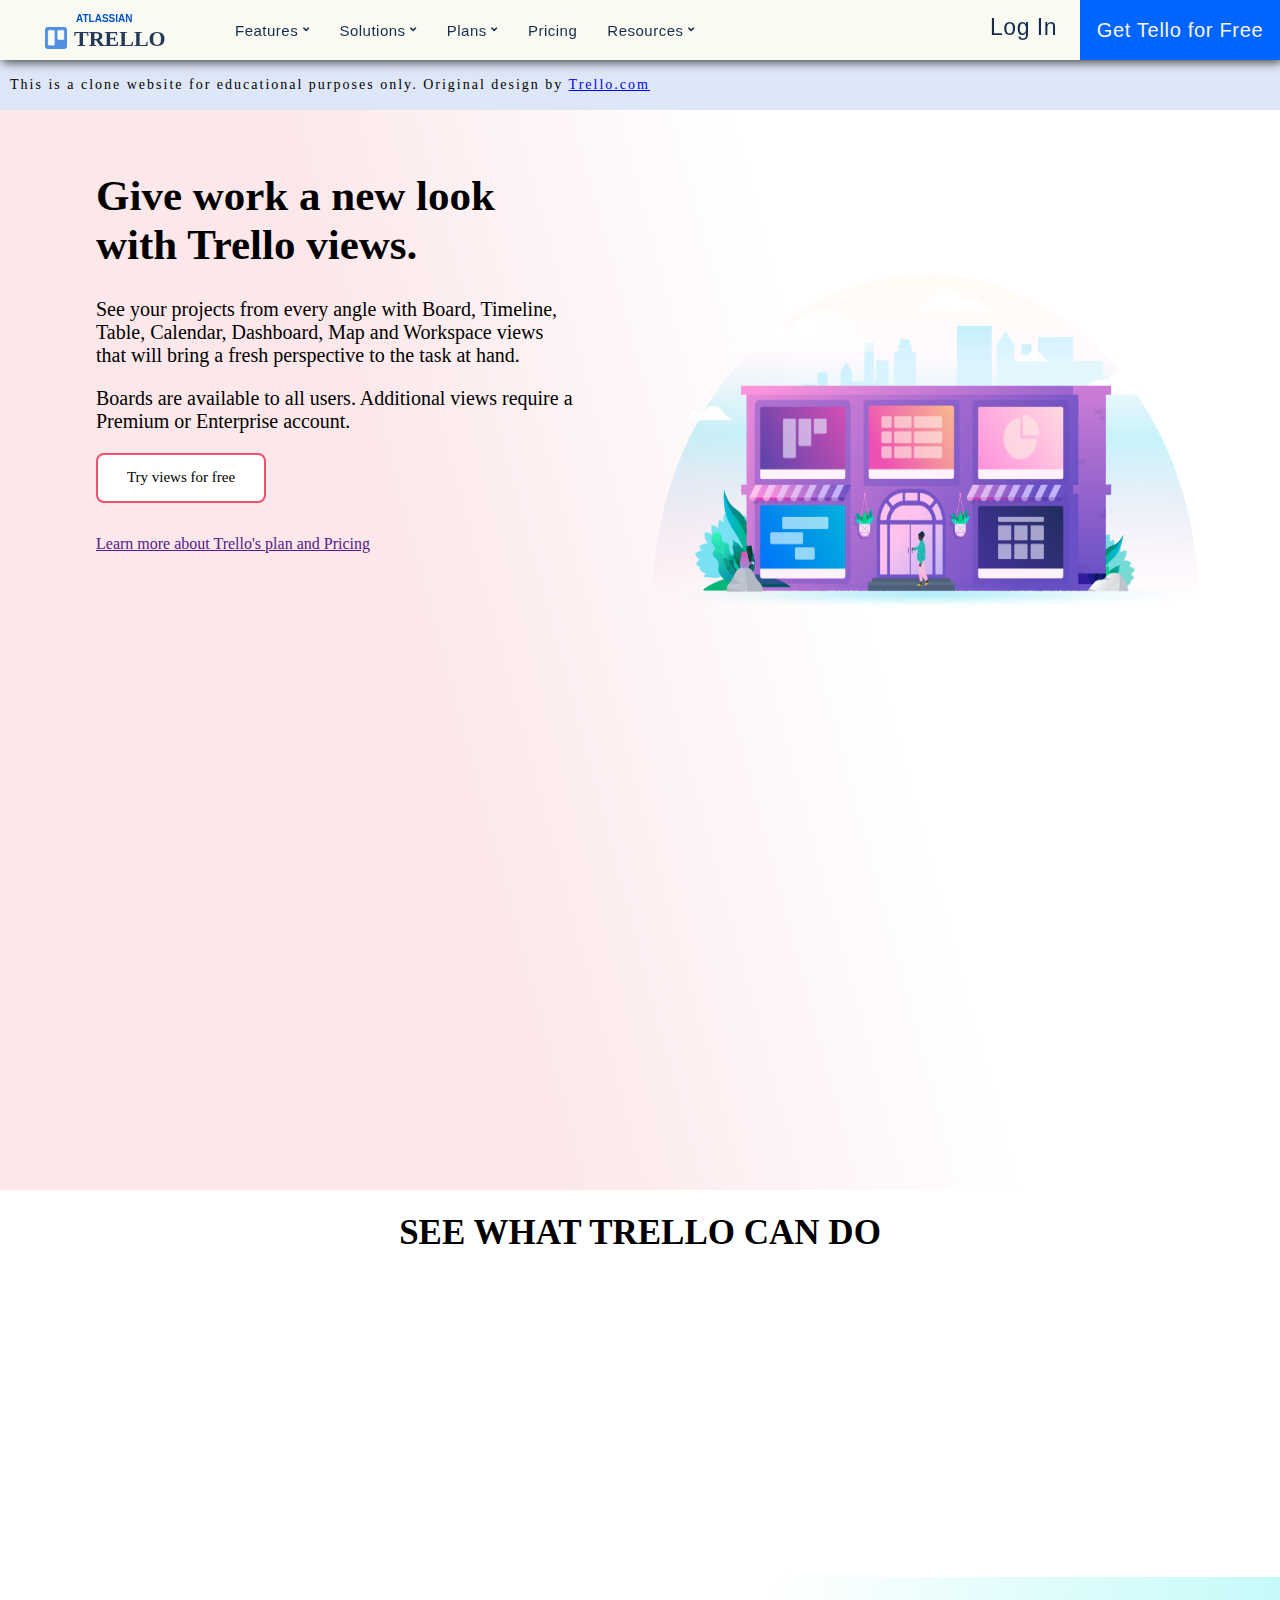
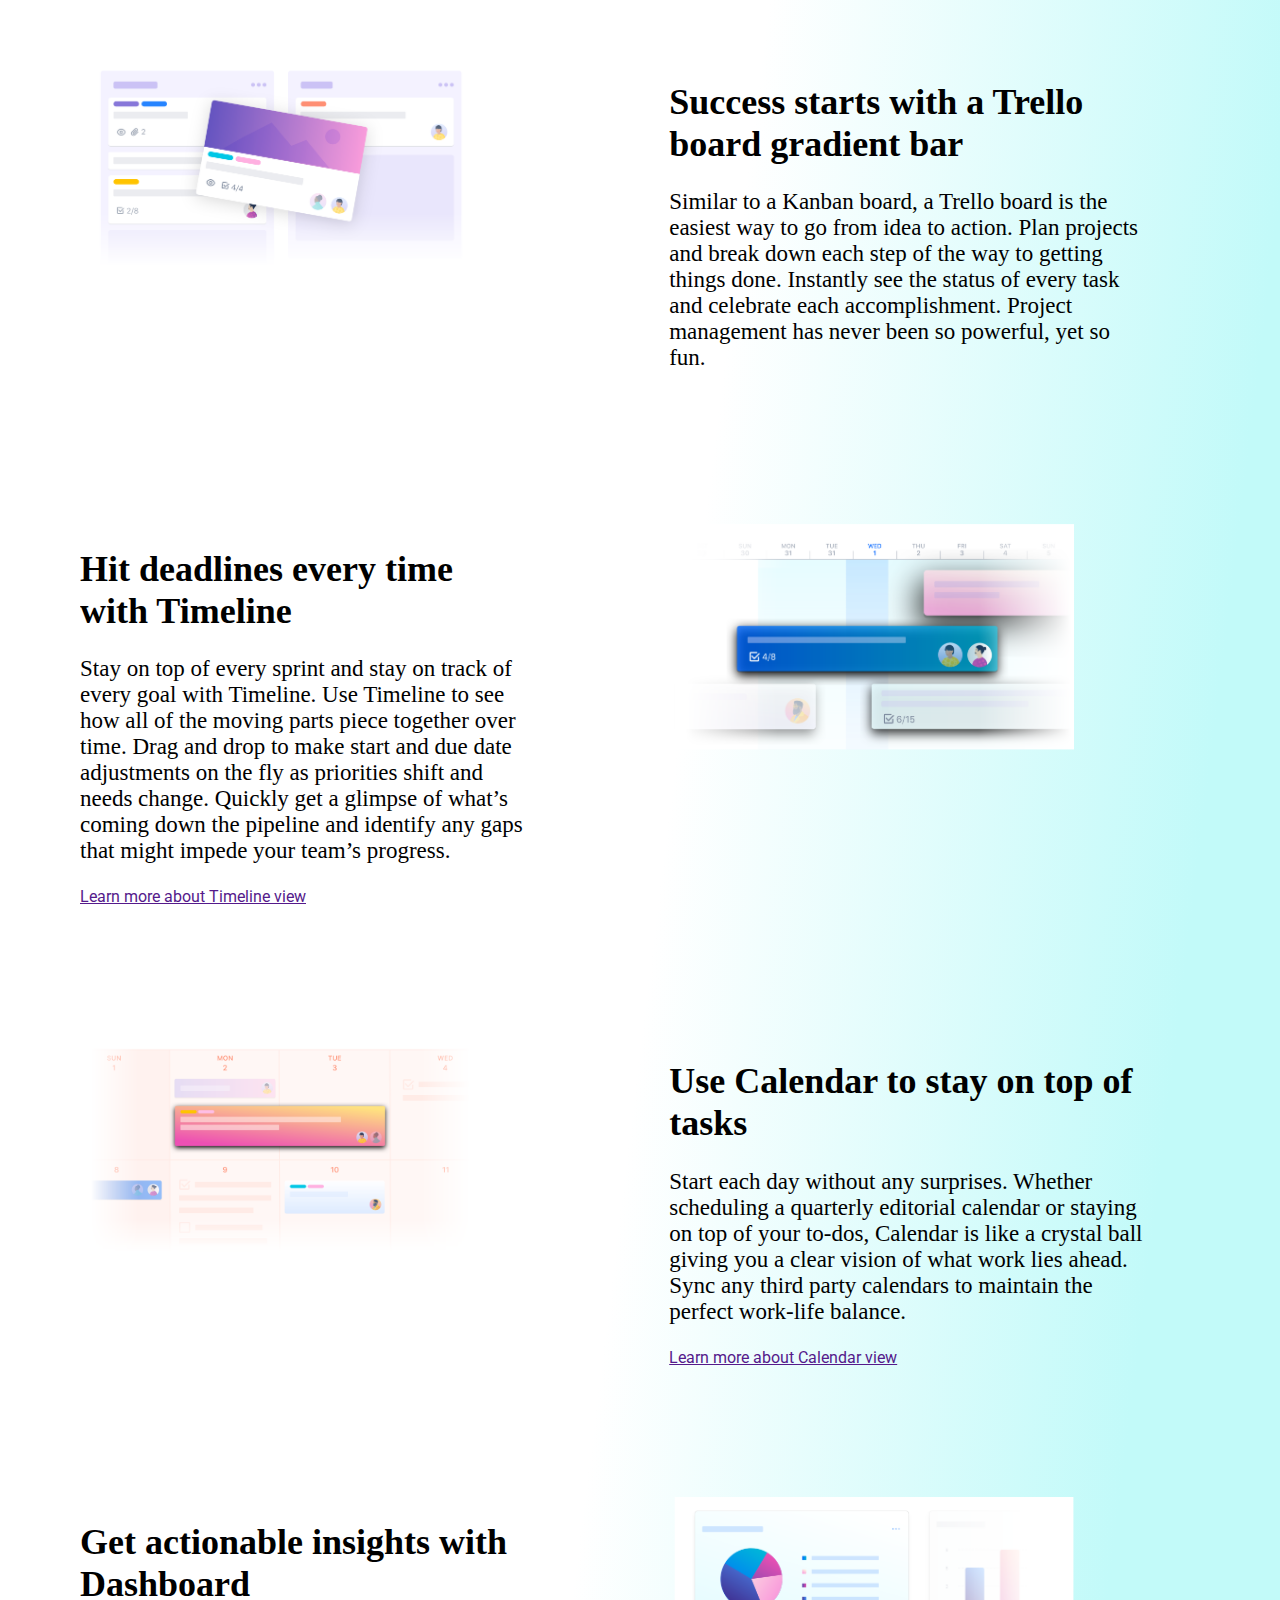
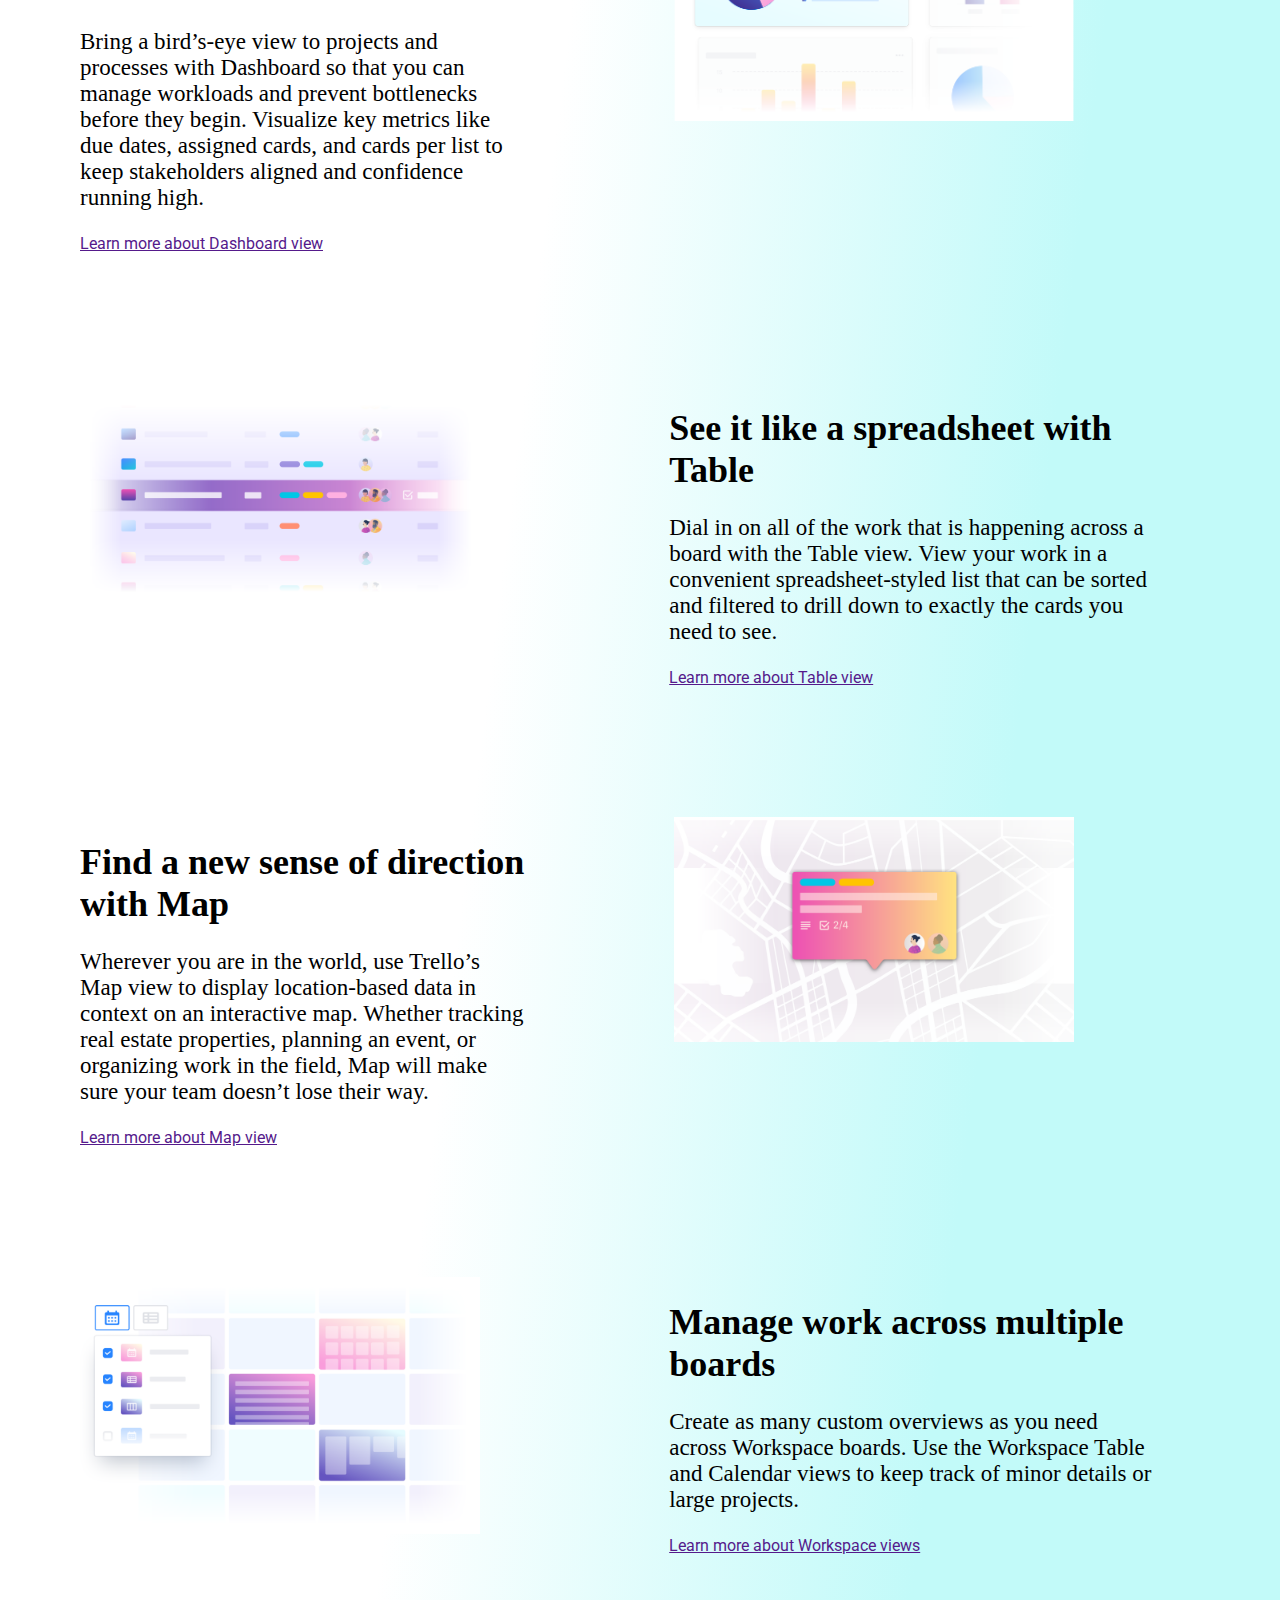
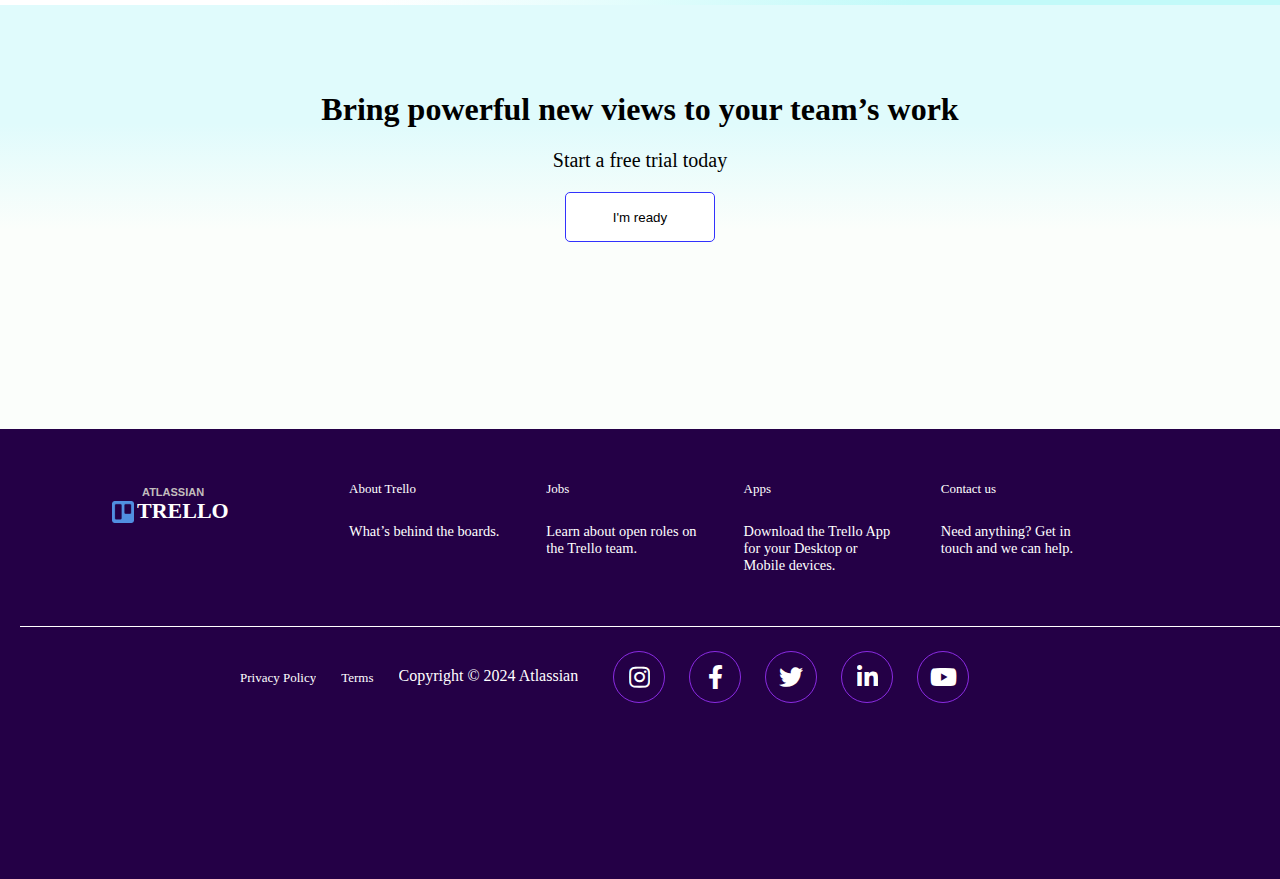
==== features.html @ d00472bd "Update and rename index-CL-features.html to features.html" ====
<!DOCTYPE html>
<html lang="en">
<head>
    <meta charset="UTF-8">
    <meta name="viewport" content="width=device-width, initial-scale=1.0">
    <title> Trello Clone Features Page </title>
    <link rel="Icon" href="images/trello-logo.png">
    <link rel="stylesheet" href="style.css">
    <link rel="stylesheet" href="https://cdnjs.cloudflare.com/ajax/libs/font-awesome/5.15.3/css/all.min.css">
    <link href="https://fonts.googleapis.com/css2?family=Roboto:wght@400;500;700&display=swap" rel="stylesheet">
</head>
<body>


    <!--first header -->
 <header>
    <div class="icon-header">
        <div class="icon" id="all-icon">
          <img src="images/trello-logo.png" alt="trelo-icon"> 
          <a href="index.html">ATLASSIAN</a>
          <a href="index.html">TRELLO</a>
        </div>
        <div class="list-items">
            <a href="" id="feature">Features <i class="fas fa-angle-down search-icon"></i></a>
            <a href="" id="Solutions">Solutions <i class="fas fa-angle-down search-icon"></i></a>
            <a href="" id="plans">Plans <i class="fas fa-angle-down search-icon"></i></a>
            <a href="">Pricing</a>
            <a href="" id="resources">Resources <i class="fas fa-angle-down search-icon"></i></a>
        </div>
        <div class="lists-login">
            <a href="login.html">Log In</a>
            <button><a href="login.html">Get Tello for Free</a></button>
        </div>
    </div>

    <div class="scroll-container">
        <div class="scroll-text">
            This is a clone website for educational purposes only.
             Original design by <a href="https://trello.com/">Trello.com</a> 
        </div>
    </div>

</header> 

<div class="hamburger">
    <i id="menu-btn" class="fas fa-bars"></i>
    <i id="cancel-btn" class="fas fa-times"></i>
</div>


<section class="first-feat-pg">

     <div class="all-feat-contents">
        
            <div class="first-sec">

                  <h1>Give work a new look with Trello views.</h1>

                  <p>See your projects from every angle with Board, Timeline, Table,
                     Calendar, Dashboard, Map and Workspace 
                    views that will bring a fresh perspective to the task at hand.</p>
                    
                  <p>Boards are available to all users. Additional views 
                    require a Premium or Enterprise account.</p>

                    <button> Try views for free</button>

                    <a href=""> Learn more about Trello's plan and Pricing</a>

            </div>

            <div class="second-sec-img">
                <img src="images/All_Views_Illo.png" alt="">
            </div>

     </div>

</section>
 

<scetion class="second-feat-pg">

     <h1> SEE WHAT TRELLO CAN DO </h1>
      
    <iframe
    src="https://fast.wistia.net/embed/iframe/bhcmz5rv96"
    allow="autoplay; fullscreen"
    width="640"
    height="660"
    frameborder="0"
    style="width: 100%; max-width: 640px; height: 300px;"
    allowfullscreen>
  </iframe>

</scetion>


<section class="third-feat-pg">

     <div class="all-lists-items">

        <div class="contents-img">
            <img src="images/feat-new-1.png" alt="">
        </div>

        <div class="contents">

            <h1> Success starts with a Trello board
                gradient bar </h1>

             <p>  Similar to a Kanban board, a Trello board is the easiest
                way to go from idea to action. Plan projects and break down 
                each step of the way to getting things done. Instantly see 
                the status of every task and celebrate each accomplishment.
                 Project management has never been so powerful, yet so fun.</p>

        </div>

     </div>



     <div class="all-lists-items">

        <div class="contents">

            <h1> Hit deadlines every time with Timeline </h1>

             <p> Stay on top of every sprint and stay on track of every goal with Timeline. 
                Use Timeline to see how all of the moving parts piece together over time. 
                Drag and drop to make start and due date adjustments on the fly as priorities 
                shift and needs change. Quickly get a glimpse of what’s coming down the pipeline 
                and identify any gaps that might impede your team’s progress. </p>

                <a href=""> Learn more about Timeline view </a>

        </div>

         
        <div class="contents-img">
            <img src="images/feat-new-2.png" alt="">
        </div>

     </div>




     <div class="all-lists-items">

        <div class="contents-img">
            <img src="images/feat-new-3.png" alt="">
        </div>

        <div class="contents">

            <h1> Use Calendar to stay on top of tasks </h1>

             <p> Start each day without any surprises. Whether scheduling a quarterly 
                editorial calendar or staying on top of your to-dos, Calendar is like a 
                crystal ball giving you a clear vision of what work lies ahead.
                 Sync any third party calendars to maintain the perfect work-life balance.</p>

                 <a href=""> Learn more about Calendar view </a>

        </div>

     </div>


     <div class="all-lists-items">

        <div class="contents">

            <h1> Get actionable insights with Dashboard </h1>

             <p> Bring a bird’s-eye view to projects and processes with Dashboard so that you can manage 
                workloads and prevent bottlenecks before they begin. Visualize key metrics like due dates,
                 assigned cards, and cards per list to keep stakeholders aligned and confidence running high. </p>

                <a href=""> Learn more about Dashboard view </a>

        </div>

         
        <div class="contents-img">
            <img src="images/feat-new-4.png" alt="">
        </div>

     </div>



     <div class="all-lists-items">

        <div class="contents-img">
            <img src="images/feat-new-5.png" alt="">
        </div>

        <div class="contents">

            <h1> See it like a spreadsheet with Table </h1>

             <p> Dial in on all of the work that is happening across a board with the Table view. 
                View your work in a convenient spreadsheet-styled list that can be sorted and filtered 
                to drill down to exactly the cards you need to see.</p>

                 <a href=""> Learn more about Table view </a>

        </div>

     </div>



     <div class="all-lists-items">

        <div class="contents">

            <h1> Find a new sense of direction with Map </h1>

             <p>Wherever you are in the world, use Trello’s Map view to display location-based data in 
                context on an interactive map. Whether tracking real estate properties, planning an event,
                 or organizing work in the field, Map will make sure your team doesn’t lose their way. </p>

                <a href=""> Learn more about Map view </a>

        </div>

         
        <div class="contents-img">
            <img src="images/feat-new-6.png" alt="">
        </div>

     </div>



     <div class="all-lists-items">

        <div class="contents-img">
            <img src="images/feat-new-7.png" alt="">
        </div>

        <div class="contents">

            <h1> Manage work across multiple boards </h1>

             <p> Create as many custom overviews as you need across Workspace boards. Use the Workspace 
                Table and Calendar views to keep track of minor details or large projects.</p>

                 <a href=""> Learn more about Workspace views </a>

        </div>

     </div>


</section>


<section class="semi-feat-footer">

    <h1>  Bring powerful new views to your team’s work </h1>
    <p> Start a free trial today </p>
    <button> I'm ready </button>
</section>


<section class="footer">

    <div class="ft-content">

        <div class="icon">
            <img src="images/trello-logo.png" alt="trelo-icon"> 
             <p>ATLASSIAN</p>
            <p>TRELLO</p>
          </div>
          
          <div class="list-items">

            <li>
                 <a href="">About Trello</a>
                 <a href="">What’s behind the boards.</a>
            </li>

             <li>
                <a href="">Jobs</a>
                <a href="">Learn about open roles on the Trello team.</a>
            </li>

            <li>
                <a href="">Apps</a>
                <a href="">Download the Trello App for your Desktop or Mobile devices.</a>
            </li>

            <li>
                <a href="">Contact us</a>
                <a href="">Need anything? Get in touch and we can help.</a>
            </li>

        </div>

    </div>

    <div class="line"></div>

   <div class="bottom">

      <a href="">Privacy Policy</a>
      <a href="">Terms</a>
      <p>Copyright © 2024 Atlassian</p>


      <div class="social-icons">
        <a href="https://www.instagram.com/trelloapp/" title="Instagram" target="_blank">
            <i class="fab fa-instagram"></i></a>
        <a href="https://www.facebook.com/trelloapp/" target="_blank"><i class="fab fa-facebook-f"></i></a>
        <a href="https://twitter.com/trello" target="_blank"><i class="fab fa-twitter"></i></a>
        <a href="https://www.linkedin.com/company/trello/" target="_blank"><i class="fab fa-linkedin-in"></i></a>
        <a href="https://www.youtube.com/channel/UCRcOkXoOrU6sN1yCz20VmQw" target="_blank"><i class="fab fa-youtube"></i></a>
    </div>

   </div>

</section>


     

<section id="click-feature" class="list-clickable">

    <p class="back" id="back-cancel-btn"> <i class="fas fa-chevron-left"></i> Back </p>

    <div  class="features">
 

        <div class="tables">

            <h1 class="features-title">
                Explore the features that help your team succeed
               </h1>

            <div class="table-icon">
                <a href="features.html">
                    <i class="fas fa-eye"></i> Views</a>
                <p>View your team’s projects from every angle.</p>
            </div>

            <div class="table-icon">
                <a href="features.html">
                    <i class="fas fa-robot"></i> Automation</a>
                <p>Automate tasks and workflows with Butler automation.</p>
            </div>

            <div class="table-icon">
                <a href="features.html">
                    <i class="fas fa-bolt"></i> Power-Ups</a>
                <p>Power up your teams by linking their favorite tools with Trello plugins.</p>
            </div>

            <div class="table-icon">
                <a href="features.html">
                    <i class="fas fa-file-alt"></i> Templates</a>
                <p>Give your team a blueprint for success with 
                    easy-to-use templates  </p>
            </div>

            <div class="table-icon">
                <a href="features.html">
                    <i class="fas fa-plug"></i> Integrations</a>
                <p>Find the apps your team is already using or 
                discover new ways to get work done in Trello.</p>
            </div>

        </div>

        <div class="side-table">
            <h3 class="side-title">Meet Trello</h3>
            <p>Trello makes it easy for your team to get work done. No matter the project, workflow, 
             or type of team, Trello can help keep things organized.
             It’s simple – sign-up, create a board, and you’re off! Productivity awaits.</p>
             <button>Check out Trello</button>
        </div>

   </div>
</section>

<section id="solutions-header" class="sol-click">

    <p class="back" id="back-cancel-btn-solution"> <i class="fas fa-chevron-left"></i> Back </p>

  <div class="solution">

    <div class="head-title"> <h1>Take a page out of these pre-built Trello playbooks designed for all teams</h1></div>

    <div class="table">

      <div class="sol-content">
        <h4><i class="fas fa-bullhorn"></i> Marketing teams</h4>
        <a href="solution.html">Whether launching a new product, campaign, or creating content, 
            Trello helps marketing teams succeed.</a>
      </div>

      <div class="sol-content">
        <h4><i class="fas fa-tasks"></i>  Product management</h4>
        <a href="solution.html">Use Trello’s management boards and roadmap features 
            to simplify complex projects and processes.</a>
      </div>

      <div class="sol-content">
        <h4><i class="fas fa-cogs"></i>  Engineering teams</h4>
        <a href="solution.html">Ship more code, faster, and give your developers 
            the freedom to be more agile with Trello.</a>
      </div>

      <div class="sol-content">
        <h4><i class="fas fa-paint-brush"></i>  Design teams</h4>
        <a href="solution.html">Empower your design teams by using Trello to streamline
             creative requests and promote more fluid cross-team collaboration.</a>
      </div>

      <div class="sol-content">
        <h4><i class="fas fa-rocket"></i>  Startups</h4>
        <a href="solution.html">From hitting revenue goals to managing workflows, 
            small businesses thrive with Trello.</a>
      </div>

      <div class="sol-content">
        <h4><i class="fas fa-users"></i>  Remote teams</h4>
        <a href="solution.html">Keep your remote team connected and motivated, 
            no matter where they’re located around the world.</a>
      </div>

      <a href=""> See All Teams <i class="fas fa-arrow-right"></i></a>

    </div>

  </div>

  <div class="sol-side-content">
    <h1 class="title">Our product in action</h1>

    <div class="side-notes">
        <h4>Use case: Task management</h4>
        <p>Track progress of tasks in one convenient place with 
            a visual layout that adds ‘ta-da’ to your to-do’s.
        </p>
    </div>

    <div class="side-notes">
        <h4>Use case: Resource hub</h4>
        <p>Save hours when you give teams a well-designed
             hub to find information easily and quickly.
        </p>
    </div>

    <div class="side-notes">
        <h4>Use case: Project management</h4>
        <p>Keep projects organized, deadlines on track,
             and teammates aligned with Trello.
        </p>
    </div>
    
 </div>
</section>

<section id="plans-header" class="plans">

    <p class="back" id="back-cancel-btn-plans"> <i class="fas fa-chevron-left"></i> Back </p>

<div class="plans-header">

  <div class="table">


        <div class="plans-content">
            <a href="plans.html"> <i class="fas fa-gem"></i> Standard</a>
            <p>For teams that need to manage more work and scale collaboration.</p>
        </div>


        <div class="plans-content">
            <a href="plans.html"> <i class="fas fa-star"></i> Premium</a>
            <p>Best for teams up to 100 that need to track 
                multiple projects and visualize work in a variety of ways.</p>
        </div>

        <div class="plans-content">
            <a href="plans.html"> <i class="fas fa-building"></i> Enterprise</a>
            <p>Everything your enterprise teams and admins need to manage projects.</p>
        </div>


    </div> 

    <div class="plans-content-4">
        <h4> <i class="fas fa-gift"></i> Free plan</h4>
        <p>For individuals or small teams looking to keep work organized.</p>
    </div>

     <a href="trello.com"> <button> Take a Tour of Trello </button>  </a> 

 </div>

     <div class="plans-side-content">
         <h4> Compare plans & pricing</h4>
         <p>Whether you’re a team of 2 or 2,000, Trello’s 
            flexible pricing model means you only pay for what you need.
        </p>
        <a href="trello.com">   <button> View Pricing</button> </a>
     </div>
</section>

<section id="resources-header" class="resources">

    <p class="back" id="back-cancel-btn-resources"> <i class="fas fa-chevron-left"></i> Back </p>

    <div class="res-title"> <h1> Learn & connect </h1>  <span></span></div>

<div class="res-head">


        <div class="res-tab">


            <div class="res-content">
                  <h2>Trello guide</h2>
                  <p>Our easy to follow workflow guide will take you 
                    from project set-up to Trello expert in no time.</p>
            </div>

            <div class="res-content">
                <h2>Remote work guide</h2>
                <p>The complete guide to setting up your team for remote work success.</p>
          </div>


          <div class="res-content">
            <h2>Webinars</h2>
            <p>Enjoy our free Trello webinars and become a productivity professional.</p>
        </div>


        <div class="res-content">
            <h2>Customer stories</h2>
            <p>See how businesses have adopted Trello as a vital part of their workflow.</p>
        </div>


        <div class="res-content">
            <h2>Developers</h2>
            <p>The sky's the limit in what you can deliver to Trello users in your Power-Up!</p>
        </div>

        <div class="res-content">
            <h2>Help Resources</h2>
            <p>Need help? Articles and FAQs to get you unstuck.</p>
        </div>


    </div>

    <div class="res-side-con">

        <h1>Helping teams work better, together</h1>
        <p>Discover Trello use cases, productivity tips, 
            best practices for team collaboration, and expert remote work advice.</p>
            <button> Check out trello blog </button>
            
    </div>

</div>

</section>

   

<script src="script.js"></script>

</body>
</html>
---- style.css ----
* {
    overflow-x: hidden;
}

html {
    scroll-behavior: smooth;
}

body {
    font-family: 'Roboto', sans-serif;
    margin: 0;
    padding: 0;
    overflow: hidden;
}


.header {
    position: fixed;
    width: 100%;
    height: 100%;
}

.icon-header{
    width: 100%;
    height: 60px;
    display: flex;
    flex-wrap: wrap;
    background-color: #f9fbf2;
    position: fixed;
    top: 0;
    z-index: 6;  /* to stay on top of the list-items */
}

.icon-header:hover,
.icon-header.active {
    box-shadow: 2px 2px 10px rgb(58, 57, 57);
}

.icon-header .icon {
    width: 100px;
    height: 20px;
    padding: 20px 60px;
    position: relative;
    overflow-y: hidden;
}


.icon-header .icon img{
    width: 22px;
    position: relative;
    left: -15px;
    top: 7px;
}



.icon-header .icon a {
  width: fit-content;
  position: relative;
  top: -2em;
  left: -10px;
  color: rgb(0, 82, 204);
  font-size: 10px;
  font-family: "Oswald", sans-serif;
  font-weight: 900;
  overflow-y: hidden;
  text-decoration: none;
  cursor: pointer;
}

.icon-header .icon a:nth-of-type(2) {
    color: rgb(37, 56, 88);
    font-family: 'Times New Roman', Times, serif;
    font-size: 22px;
    font-weight: 700;
    left: 14px;
    top: -0.9em;
    text-decoration: none;
    cursor: pointer;
}

.icon-header .list-items {
   display: flex;
   flex-wrap: wrap;
   align-items: center;
}

.icon-header .list-items  a {
    font-size: 15px;
    font-weight: lighter;
    font-family: 'Trebuchet MS', 'Lucida Sans Unicode', 'Lucida Grande', 'Lucida Sans', Arial, sans-serif;
    color: rgb(23, 43, 77);
    letter-spacing: 0.5px;
    text-decoration: none;
    overflow-y: hidden;
}

.icon-header .list-items  a > i {
    margin-bottom: 2px;
    font-size: 10px;
}

.icon-header .list-items  a:hover{
    color: rgb(0, 101, 255);
}


  .hamburger {
    display: none;
   width: 40%;
   height: fit-content;
   display: none; 
   position: fixed;
   top: 1.5em;
   left: 50%;  /* Center it horizontally */
   transform: translateX(-50%); /* Adjust to center */
   z-index: 6;
}


.icon-header .lists-login {
    display: flex;
    overflow-y: hidden;
}



.icon-header .lists-login a:not(button a) {
    color: rgb(23, 43, 77); 
    font-size: 23px;
    font-weight: 300;
    margin-top: 14px;
    padding-left: 5em;
}



/* Login page */

.login-pg {
    width: 100%;
    height: 100%;
    background-color: #ffffff;
    display: flex;
    flex-direction: column;
    align-items: center;
    justify-content: center;
    padding-top: 3em;
    background-image: url(images/Empty\ street-cuate.png);
    background-position: center; 
    background-size: cover; 
    background-repeat: no-repeat;
}


.login-pg .login  {
    width: fit-content;
    background-color: rgb(255, 255, 255);
    padding: 5em 2em;
    box-shadow: rgba(0, 0, 0, 0.1) 0px 0px 10px 0px;
}

.login-pg .login h5 {
    text-align: center;
    font-size: 14px;
    color: rgb(51, 51, 51);
    font-family: Georgia, 'Times New Roman', Times, serif;
    font-weight: 600;
    position: relative;
    top: -7.5em;
}

.login-pg .login .login-head {
    display: flex;
    align-items: center;
    text-align: center;
    justify-content: center;
    gap: 5px;
    position: relative;
    top: -5em;
}

.login-pg .login .login-head img {
    width: 20px;
    height: 20px;
}

.login-pg .login .login-head p {
    font-size: 30px;
    font-family: Georgia, 'Times New Roman', Times, serif;
    font-weight: 900;
    text-align: center;
}

.login-pg .login .login-forms {
    display: flex;
    flex-direction: column;
    gap: 10px;
    position: relative;
    top: -7.5em;
}

.login-pg .login .login-forms input {
    width: 300px;
    height: 30px;
    font-family: Georgia, 'Times New Roman', Times, serif;
    background-color: #FFFFFF;
    border:  0.3px solid rgb(158, 157, 157);
    border-radius: 4px;
    outline: none;
    padding: 2px 4px;
}

.login-pg .login .login-forms button {
    height: 35px;
    font-family: Georgia, 'Times New Roman', Times, serif;
    color: #FFFFFF;
    border-radius: 4px;
    background-color: rgb(48, 48, 235);
    border: none;
    outline: none;
    cursor: pointer;
}


.login-pg .login .login-forms button:hover {
    background-color: rgb(0, 0, 139);
    transition: 0.5s ease-in;
}


.login-pg .login h6 {
    text-align: center;
    font-size: 14px;
    color: rgb(85, 85, 85);
    font-family: Georgia, 'Times New Roman', Times, serif;
    font-weight: 600;
    position: relative;
    top: -8em;
}


.login-pg .login .login-others {
    display: flex;
    align-items: center;
    justify-content: center;
    text-align: center;
    flex-direction: column;
    position: relative;
    top: -8em;
    gap: 10px;
    cursor: pointer;
}

.login-pg .login .login-others a {
    width: 300px;
    height: 30px;
    text-decoration: none;
    color: rgb(2, 2, 2);
    font-size: 14px;
    font-family: Georgia, 'Times New Roman', Times, serif;
    border-radius: 5px;
    border: 0.5px solid rgb(161, 160, 160);
    padding-top: 5px;
    padding-bottom: 10px;
}

.login-pg .login .login-others a:hover {
    border: 0.5px solid rgb(138, 138, 46);
    transition: 0.5s ease-in;
}

.login-pg .login .login-others a > i {
    margin-right: 5px;
    margin-top: 9px;
    color: rgb(138, 138, 46);
    font-size: 17px;
}


.login-pg .login  .an-acc {
    display: flex;
    text-align: center;
    font-size: 14px;
    color: rgb(47, 10, 209);
    font-family: Georgia, 'Times New Roman', Times, serif;
    font-weight: 600;
    position: relative;
    top: -7em;
    margin-left: 3em;
    gap: 10px;
}



.login-pg .login .login-footer {
    width: 300px;
    text-align: center;
    border-top:  0.1px solid rgb(102, 102, 102);
    margin-top: -2em;
}

.login-pg .login .login-footer h1 {
    color: rgb(23, 43, 77);
    fill: rgb(23, 43, 77);
    font-size: 15px;
    font-family: Georgia, 'Times New Roman', Times, serif;
    font-weight: 900;
}


.login-pg .login .login-footer span {
    color:  rgb(23, 43, 77);
    font-size: 11px;
    font-family: Georgia, 'Times New Roman', Times, serif;
}


.login-pg .login .login-footer p {
    color:  rgb(23, 43, 77);
    font-size: 11px;
    font-family: Georgia, 'Times New Roman', Times, serif;
}





/* first header page */ 

.first-header-page {
    width: 100%;
    height: 100vh;
    background: linear-gradient(90deg, rgba(163,75,250,1) 0%, rgb(137, 73, 226) 24%, rgba(167,31,120,1) 76%);
    position: relative;
    z-index: 1;  /* to stay below the list-items */
    overflow: hidden;
}

.first-header-page .header-page  {
    width: fit-content;
    display: flex;
    justify-content: space-between;
    padding: 3em 7em;
}

.first-header-page .header-page .content-1 {
    width: 600px;
}

.first-header-page .header-page .content-1 h1 {
    color: rgb(255, 255, 255);
    font-size: 40px;
    font-family: Georgia, 'Times New Roman', Times, serif;
    width: 650px;
    line-height: 55px;
}

.first-header-page .header-page .content-1 a {
    width: fit-content;
    color: #ffffff;
    position: relative;
    top: 4em;
    left: -28.5em;
    letter-spacing: 1px;
    font-family: Georgia, 'Times New Roman', Times, serif;
    cursor: pointer;
}

.first-header-page .header-page .content-1 a > i {
    font-size: 20px;
    padding-left: 8px;
}

.first-header-page .header-page .content-1  a:hover > i{
    padding-left: 14px;
    transition: padding-left 0.3s ease;
}

.first-header-page .header-page .content-1 p {
    color: #ffffff;
    font-size: 20px;
    font-family: Georgia, 'Times New Roman', Times, serif;
    margin-top: -1em;
}

.first-header-page .header-page .content-1 input {
    font-size: 16px;
    width: 300px;
    height: 50px;
    outline: none;
    padding-left: 10px;
    border: none;
    border-radius: 8px;
}

.first-header-page .header-page .content-1 button {
    width: 120px;
    height: 50px;
    margin-left: 20px;
    border: none;
    border-radius: 8px;
    color: rgb(250, 250, 250);
    background-color: rgb(1, 83, 207);
    letter-spacing: 2px;
    cursor: pointer;
}

.first-header-page .header-page .content-1 button:hover {
    background-color: rgb(17, 62, 124);
}

.first-header-page .header-page .header-image {
   margin-left: -5em;
   z-index: 3;
}

.first-header-page .header-page .header-image img {
    width: 550px;
    height: 450px;
}

/* -------------------------------------------- */


/* wavy bottom for first header page */ 

.first-header-page .custom-shape {
    position: absolute;
    bottom: 0px;
    left: 0;
    width: 100%;
    overflow: hidden;
    line-height: 0;
    transform: rotate(180deg);
}

.first-header-page .custom-shape svg {
    position: relative;
    display: block;
    width: calc(112% + 1.3px);
    height: 154px;
    overflow: hidden;
}

.first-header-page .custom-shape{
    fill: #FFFFFF;
}

/* ------------------------*/



/* scroll warning container */ 

.scroll-container {
    background-color: rgb(222, 231, 247);
    width: 100%;
    display: flex;
    height: 50px;
    align-items: center;
    -webkit-overflow-scrolling: touch; 
    margin-top: 60px; 
    z-index: 1;
}

.scroll-text {
    width: 100%; 
    white-space: nowrap; 
    overflow-x: hidden; 
    text-overflow: ellipsis; /* Show ellipsis if text is too long */
    padding: 10px;
    font-size: 14px; 
    animation: scroll-left 20s linear infinite;
    color: rgb(0, 0, 0);
    letter-spacing: 2px;
    font-family: Georgia, 'Times New Roman', Times, serif;
    box-sizing: border-box;
}

@keyframes scroll-left {
    0% {
        transform: translateX(100%);
    }
    100% {
        transform: translateX(-100%);
    }
}

/* ----------------------------- */


/* Second header page */ 

.second-header-page {
    width: 100%;
    height: 167vh;
    background-color: #ffffff;
}

.second-header-page .top-header {
    padding: 30px 85px;
}

.second-header-page .top-header h4 {
    font-size: 17px;
    font-weight: bold;
    font-family: 'Courier New', Courier, monospace;
}

.second-header-page .top-header h1 {
    font-size: 40px;
    margin-top: -2px;
    font-family: 'Times New Roman', Times, serif;
}

.second-header-page .top-header p {
    font-size: 25px;
    line-height: 33px;
    font-family: Georgia, 'Times New Roman', Times, serif;
}



.second-header-page  .all-content{
   width: 100%;
   height: 110vh;
   display: flex;
   justify-content: space-between;
   overflow: hidden;
   background: linear-gradient(180deg, rgba(255,255,252,1) 23%, rgba(178,247,239,1) 87%);
} 

.second-header-page .all-content .down-header {
     width: 365px;
     height: 60em;
     padding: 0px 90px;
}

.second-header-page .all-content .down-header .lists{
    cursor: pointer;
    position: relative;
    padding-bottom: 18px;
 }
 

.second-header-page .all-content .down-header .lists.active{
   background-color: #effdef;
   box-shadow: 4px 6px 8px rgb(100, 100, 100);
   border-radius: 10px;
   border-left: 8px solid #7fc8f8;
   cursor: pointer;
   position: relative;
}

.second-header-page .all-content .down-header .lists.active::after{
    content: '';
    display: block;
    background-color: #f7fff7; 
    position: absolute;
}

.second-header-page .all-content .down-header .lists h3 {
    font-size: 17px;
    font-family: Georgia, 'Times New Roman', Times, serif;
    padding-left: 25px;
    padding-top: 20px;
}

.second-header-page .all-content .down-header .lists p {
    font-size: 18px;
    font-family: Georgia, 'Times New Roman', Times, serif;
    padding-left: 25px;
    padding-right: 10px;
}

.second-header-page .all-content  .side-slide-images {
    width: 800px;
    height: fit-content;
}

.second-header-page .all-content  .side-slide-images img {
    width: 700px;
    height: 550px;
    border: none; 
    border-radius: 14px;
    display: none;
}

.second-header-page .all-content .side-slide-images img.active {
    display: block; /* Display only the active image */
}

/* ----------------------------------------------- */ 


/* 3rd header page  */ 

.third-header-page {
    width: 100%;
    height: 130vh;
    overflow: hidden;
    background-color: #ffffff;
    position: relative;
    top: 0; 
    margin-top: -5px; /* Negative margin to overlap any unwanted space */
}

.third-header-page .top-header {
    width: 650px;
    padding: 50px 35px;
}

.third-header-page .arrow-th {
    display: flex;
    color: #000000;
    font-size: 20px;
    height: 30px;
    column-gap: 20px;
    justify-content: flex-end;
    position: relative;
    top: -20px;
    left: -20px;
    cursor: pointer;
}


.third-header-page .top-header h4 {
    font-size: 18px;
    font-weight: 600;
    font-family: 'Lucida Sans', 'Lucida Sans Regular', 
    'Lucida Grande', 'Lucida Sans Unicode', Geneva, Verdana, sans-serif;

}

.third-header-page .top-header p {
    font-size: 30px;
    font-weight: bolder;
    font-family: Georgia, 'Times New Roman', Times, serif;
}


.third-header-page  .overflow-contents {
    padding: 0px 50px;
    display: flex;
    width: 100%;
    height: 300px;
    gap: 40px;
    overflow: hidden;
    box-sizing: border-box; 
    scroll-behavior: smooth;
}

.third-header-page .overflow-contents .contents {
    flex: 0 0 300px;
    height: 200px;
    background-color: #f0f4ef;
    border-radius: 10px;
    border-top: 50px solid #f96e46;
    box-shadow: 7px 7px 5px #f96e46;
    padding-left: 25px;
    overflow-y: hidden;
    cursor: pointer; 
}

.third-header-page .overflow-contents .contents {
    -webkit-user-select: none;  /* Disable text selection in Safari */
    -moz-user-select: none;     /* Disable text selection in Firefox */
    -ms-user-select: none;      /* Disable text selection in Internet Explorer/Edge */
    user-select: none;          /* Disable text selection in modern browsers */
}

.third-header-page .overflow-contents .contents i {
    font-size: 30px;
    color: #f96e46;
    background-color: #f0f4ef;
    border-radius: 10px;
    width: 60px;
    height: 45px;
    text-align: center;
    position: relative;
    top: -0px;
    left: -10px;
    padding-top: 10px;
}

.third-header-page .overflow-contents .contents:nth-of-type(2)  {
    border-top: 50px solid #3b3bff;
    box-shadow: 7px 7px 5px #3b3bff;
}

.third-header-page .overflow-contents .contents:nth-of-type(2) i {
    color: #3b3bff;
}

.third-header-page .overflow-contents .contents:nth-of-type(3)  {
    border-top: 50px solid #16db65;
    box-shadow: 7px 7px 5px #16db65;
}

.third-header-page .overflow-contents .contents:nth-of-type(3) i {
    color: #16db65;
}

.third-header-page .overflow-contents .contents:nth-of-type(4)  {
    border-top: 50px solid #ffa200;
    box-shadow: 7px 7px 5px #ffa200;
}

.third-header-page .overflow-contents .contents:nth-of-type(4) i {
    color: #ffa200;
}

.third-header-page .overflow-contents .contents:nth-of-type(5)  {
    border-top: 50px solid #c9184a;
    box-shadow: 7px 7px 5px #c9184a;
}

.third-header-page .overflow-contents .contents:nth-of-type(5) i {
    color: #c9184a;
}

.third-header-page .overflow-contents .contents:nth-of-type(6)  {
    border-top: 50px solid #f0b2d4;
    box-shadow: 7px 7px 5px #f0b2d4;
}

.third-header-page .overflow-contents .contents:nth-of-type(6) i {
    color: #f0b2d4;
}


.third-header-page .overflow-contents .contents h2 {
    line-height: 0px;
}

.third-header-page .overflow-contents .contents h2,
.third-header-page .overflow-contents .contents p {
    position: relative;
    top: -2em;
}

.third-header-page .overflow-contents .contents p {
   line-height: 25px;
   font-weight: lighter;
   font-family: Georgia, 'Times New Roman', Times, serif;
}

.third-header-page .information {
   width: 100%;
   display: flex;
   justify-content: space-between;
   padding: 50px 55px;
}


.third-header-page .information .div-1 {
    width: 60%;
}

.third-header-page .information .div-1  p{
    font-size: 20px;
    font-family: "Cormorant Garamond", serif;
}


.third-header-page .information .div-2 {
    width: 25%;
}

.third-header-page .information .div-2  button{
    width: 170px;
    height: 50px;
    font-size: 16px;
    margin-top: 20px;
    font-family: Georgia, 'Times New Roman', Times, serif;
    background-color: rgb(255, 255, 255);
    border: 0.5px solid rgb(0, 0, 255);
    border-radius: 4px;
    cursor: pointer;
}

.third-header-page .information .div-2  button:hover {
    background-color: #bde0fe;
}


/* ------------------------------------------------- * / 


//* fourth page  */

.fourth-page {
    width: 100%;
    height: 100%;
    background-image: url('images/fourth-page-bg.jpg');
    background-size: cover; 
    background-position: center; 
    background-repeat: no-repeat;
    overflow-y: hidden;
}


.fourth-page .sec-1 {
    padding: 30px 0px;
    text-align: center;
}

.fourth-page .sec-1 h1{
    font-size: 30px;
    font-family: Georgia, 'Times New Roman', Times, serif;
    color: #FFFFFF;
}

.fourth-page .sec-1 p {
    font-size: 20px;
    font-family: Georgia, 'Times New Roman', Times, serif;
    color: #FFFFFF;
}

.fourth-page .sec-1 button {
    width: 200px;
    height: 50px;
    font-size: 15px;
    font-family: Georgia, 'Times New Roman', Times, serif;
    color: #525152;
    background-color: #FFFFFF;
    border-radius: 6px;
    border: none;
    cursor: pointer;
}

.fourth-page .sec-1  button:hover {
    background-color: #bde0fe;
}

.fourth-page  .first-double-con {
    width: 80%;
    height: 370px;
    display: flex;
    justify-content: center;
    align-items: center;
    margin-top: 60px;
    background-color: #FFFFFF;
    border: none;
    border-radius: 15px;
    margin: 3em 5em;
}

.fourth-page  .first-double-con  .con-image {
    width: 80%;
    padding: 20px 0px;
    position: relative;
    left: -4em;
}


.fourth-page  .first-double-con  .con-image img {
    width:  80%;
    height: 300px;
    padding: 0px 90px;
}

.fourth-page  .first-double-con .con-side {
    width: 40%;
    padding-top: 40px;
    padding-left: 60px;
    padding-right: 90px;
    position: relative;
    left: -3em;
}

.fourth-page  .first-double-con .con-side div {
    display: flex;
}

.fourth-page  .first-double-con .con-side h2 {
    font-size: 14px;
    font-family: "Cormorant Garamond", serif;
    font-weight: 700;
    letter-spacing: 0.5px;
    padding: 0px 10px;
    margin-top: 6px;
}

.fourth-page  .first-double-con .con-side  i {
    font-size: 30px;
    color: #5a189a;
}

.fourth-page  .first-double-con .con-side  p {
    width: 380px;
    font-size: 24px;
    font-family: "Cormorant Garamond", serif;
}

.fourth-page  .first-double-con .con-side  a {
    color: #5a189a;
    font-size: 18px;
}



.fourth-page  .second-double-con {
    width: 80%;
    height: 370px;
    display: flex;
    justify-content: space-between;
    margin-top: 60px;
    background-color: #FFFFFF;
    box-shadow: 2px 2px 20px rgb(155, 153, 153);
    border: none;
    border-radius: 15px;
    margin: 3em 5em;
}

.fourth-page  .second-double-con  .con-image {
    width: 80%;
    padding: 20px 0px;
    position: relative;
    left: -3em;
}


.fourth-page  .second-double-con  .con-image img {
    width: 80%;
    height: 300px;
    padding: 0px 90px;
}

.fourth-page  .second-double-con .con-side {
    width: 40%;
    padding-top: 40px;
    padding-left: 60px;
    padding-right: 90px;
    position: relative;
    left: -1em;
}

.fourth-page  .second-double-con .con-side div {
    display: flex;
}

.fourth-page  .second-double-con .con-side h2 {
    font-size: 17px;
    font-family: "Cormorant Garamond", serif;
    font-weight: 700;
    letter-spacing: 0.5px;
    padding: 0px 10px;
    margin-top: 6px;
}

.fourth-page  .second-double-con .con-side  i {
    font-size: 30px;
    color: #5a189a;
}

.fourth-page  .second-double-con .con-side  p {
    width: 380px;
    font-size: 24px;
    font-family: "Cormorant Garamond", serif;
}

.fourth-page  .second-double-con .con-side  a {
    color: #5a189a;
    font-size: 18px;
}


/* ------------------------------------------------------------ */





/* seperate fourth page from the overflow of  fifth page */

.seperate-dd {
    margin-bottom: 10em;
}

/* ------------------------------------------------------ */






/*  Fifth page   */  

.fifth-page {
    width: 100%;
    height: 100%;
    overflow: hidden;
}

.fifth-page .title {
    padding: 0px 5em;
}

.fifth-page .title  h6 {
    font-size: 20px;
    font-weight: 300;
    font-family: Georgia, 'Times New Roman', Times, serif;
    width: fit-content;
    margin: 4px;
}

.fifth-page .title  h2 {
    font-size: 30px;
    font-family: Georgia, 'Times New Roman', Times, serif;
    width: fit-content;
}

.fifth-page .title  p {
    font-size: 22px;
    font-family: Georgia, 'Times New Roman', Times, serif;
    width: 680px;
    line-height: 30px;
}

.fifth-page  .containers {
    display: flex;
    flex-wrap: wrap;
    padding: 2em 5em;
    gap: 50px;
    overflow-y: hidden;
}

.fifth-page  .containers  .box {
    width: 250px;
    height: 360px;
    background-color: #eff7f6;
    padding-left:  2em;
    padding-top: 1em;
}

.fifth-page  .containers  .box  img {
    width: 100px;
}

.fifth-page  .containers  .box  h2 {
    font-size: 20px;
    font-family: Georgia, 'Times New Roman', Times, serif;
}

.fifth-page  .containers  .box p {
    font-size: 15px;
    font-family: Georgia, 'Times New Roman', Times, serif;
    padding-top: 5px;
    padding-bottom: 30px;
    padding-right: 10px;
}

.fifth-page  .containers  .box button {
    width: 200px;
    height: 45px;
    border: 0.3px solid rgb(44, 44, 248);
    background-color: #FFFFFF;
    border-radius: 6px;
    font-size: 15px;
    font-family: Georgia, 'Times New Roman', Times, serif;
    cursor: pointer;
}

.fifth-page  .containers  .box button:hover {
    background-color: #bde0fe;
}






/* --------------------------------------------------- */

  /*  Sixth page   */

.sixth-page {
    width: 100%;
    height: 100%;
    background: linear-gradient(0deg, rgba(255,255,255,1) 38%, rgba(226,253,255,1) 57%);
}

.sixth-page  .title {
    padding-top: 2em;
    text-align: center;
}

.sixth-page  .title h2 {
    font-size: 32px;
    font-family: Georgia, 'Times New Roman', Times, serif;
}


.sixth-page  .title p {
    font-size: 22px;
    font-family: Georgia, 'Times New Roman', Times, serif;
}


.sixth-page  .title  button {
    width: 160px;
    height: 50px;
    border: none;
    color: #FFFFFF;
    border-radius: 4px;
    background-color: #0466c8;
    font-size: 16px;
    font-family: Georgia, 'Times New Roman', Times, serif;
    cursor: pointer;
}

.sixth-page  .title  button:hover {
    background-color: #033568;
}

.sixth-page .prices {
    display: flex;
    padding: 4em 10em;
}


.sixth-page .prices .prices-box {
    width: 350px;
    height: 500px;
    border: 0.5px solid rgb(216, 213, 213);
    background-color: #FFFFFF;
    padding: 10px 20px;
    overflow-y: hidden;
}

.sixth-page .prices .prices-box h5 {
    font-size: 16px;
    font-family: Georgia, 'Times New Roman', Times, serif;
}

.sixth-page .prices .prices-box  .amount .currency {
    font-size: 17px;
    font-family: Georgia, 'Times New Roman', Times, serif;
}

.sixth-page .prices .prices-box  .amount .value, .value-4 {
    font-size: 38px;
    font-weight: bold;
}

.sixth-page .prices .prices-box .per {
    color: rgb(80, 95, 121);
    font-size: 13px;
    font-weight: 100;
    font-family: 'Times New Roman', Times, serif;
}

.sixth-page .prices .prices-box .text {
    color: rgb(9, 30, 66);
    padding-top: 5px;
    padding-bottom: 5em;
}

.sixth-page .prices .prices-box .text p {
    font-size: 18px;
    font-family: Cambria, Cochin, Georgia, Times, 'Times New Roman', serif;
    line-height: 22px;
}

.sixth-page .prices .prices-box .text .inp-1 {
    width: 60px;
    height: 40px;
    text-align: center;
    border: none;
    border-bottom: 1px solid black;
    outline: none;
    font-size: 27px;
    font-weight: bold;
}

.sixth-page .prices .prices-box .text .inp-2 {
    width: 200px;
    height: 12px;
    color: #5a189a;
    -webkit-appearance: none; /* Remove default styling in WebKit browsers */
    background: rgb(175, 174, 174);
    border-radius: 5px;
    transition: opacity .15s ease-in-out;
    margin-top: 20px;
    cursor: pointer;
    overflow-y: hidden;
}


.sixth-page .prices .prices-box:nth-of-type(3) {
    border: 2px solid #00a5cf;
}

.sixth-page .prices .prices-box:nth-of-type(4) button {
    width: 150px;
    height: 50px;
    color: rgb(9, 30, 66);
    background-color: #FFFFFF;
    position: relative;
    top: -50px;
    border: 0.5px solid #00a5cf;
    border-radius: 4px;
    font-size: 16px;
    font-family: Cambria, Cochin, Georgia, Times, 'Times New Roman', serif;
    cursor: pointer;
}

.sixth-page .prices .prices-box:nth-of-type(3) button {
    width: 150px;
    height: 50px;
    color: rgb(255, 255, 255);
    position: relative;
    top: -40px;
    background-color: #00a5cf;
    border: 0.5px solid #00a5cf;
    border-radius: 4px;
    font-size: 16px;
    font-family: Cambria, Cochin, Georgia, Times, 'Times New Roman', serif;
    cursor: pointer;
}

.sixth-page .prices .prices-box:nth-of-type(3) button:hover {
    color: rgb(9, 30, 66);
    background-color: #FFFFFF;
}

.sixth-page .prices .prices-box:nth-of-type(2) button,
.sixth-page .prices .prices-box:nth-of-type(1) button {
    width: 150px;
    height: 50px;
    color: rgb(9, 30, 66);
    background-color: #FFFFFF;
    position: relative;
    top: -50px;
    border: 0.5px solid #00a5cf;
    border-radius: 4px;
    font-size: 16px;
    font-family: Cambria, Cochin, Georgia, Times, 'Times New Roman', serif;
    cursor: pointer;
}

.sixth-page .prices .prices-box:nth-of-type(4) button:hover,
.sixth-page .prices .prices-box:nth-of-type(2) button:hover,
.sixth-page .prices .prices-box:nth-of-type(1) button:hover  {
    color: #FFFFFF;
    background-color: #10a6cc;
}


/* semi footer section */ 

.semi-footer {
    width: 100%;
    height: 100%;
    text-align: center;
    padding: 30px 0px;
}

.semi-footer p {
    font-size: 23px;
    font-weight: lighter;
    font-family: Cambria, Cochin, Georgia, Times, 'Times New Roman', serif;
}

.semi-footer img {
    width: 60em;
}


/* -------------------------------------------------------------- */ 


/* get-started Footer Section */ 


.get-started {
    width: 100%;
    height: 100%;
    text-align: center;
    background: linear-gradient(266deg, rgba(177,0,232,1) 46%, rgba(116,0,184,1) 55%);
    padding: 3em 0em;
}


.get-started  p{
     font-size: 35px;
     font-family: Georgia, 'Times New Roman', Times, serif;
     color: #FFFFFF;
}

.get-started div input{
     width: 450px;
     height: 40px;
     border: none;
     outline: none;
     border-radius: 5px;
     padding: 5px 10px;
     background-color: #ffffff;
     font-size: 18px;
     font-family: Cambria, Cochin, Georgia, Times, 'Times New Roman', serif;
     position: relative;
     left: -1em;
}

.get-started div button {
    width: 150px;
    height: 50px;
    border: none;
    outline: none;
    border-radius: 5px;
    background-color: #0466c8;
    color: #ffffff;
    font-size: 18px;
    font-family: Cambria, Cochin, Georgia, Times, 'Times New Roman', serif;
    cursor: pointer;
}


.get-started div button:hover {
    background-color: #003366;
}




/* ---------------------------------------------------------- */





/* Footer section  */


.footer {
    width: 100%;
    height: 50vh;
    background-color: #240046;
    overflow-y: hidden;
}

.footer  .ft-content {
    display: flex;
    padding: 2em 7em;
    overflow-y: hidden;
}

.footer  .ft-content .icon {
    position: relative;
    top: 10px;
    left: -0px;
    width: 250px;
    height: fit-content;
}

.footer  .ft-content .icon img {
    width: 22px;
    position: relative;
    left: -0px;
    top: 30px;
}

.footer  .ft-content .icon p {
  width: fit-content;
  position: relative;
  top: -2em;
  left: 30px;
  color: rgb(194, 189, 189);
  font-size: 11px;
  font-family: "Oswald", sans-serif;
  font-weight: 900;
}

.footer  .ft-content .icon p:nth-of-type(2) {
    color: rgb(255, 255, 255);
    font-family: 'Times New Roman', Times, serif;
    font-size: 22px;
    font-weight: 700;
    left: 25px;
    margin-top: 1em;
} 


.footer .ft-content .list-items {
    display: flex;
    flex-wrap: wrap;
    list-style-type: none;
    padding: 0px 50px;
    margin: 0;
}

.footer .ft-content .list-items li {
    flex-basis: 25%; 
    padding: 5px;
    box-sizing: border-box;
}

.footer .ft-content .list-items li:hover {
    background-color: #1e2366;
    border-radius: 4px;
}

.footer .ft-content .list-items li a {
    display: block;
    text-decoration: none;
    font-weight: lighter;
    font-size: 13px;
    font-family: Georgia, 'Times New Roman', Times, serif;
}

.footer .ft-content .list-items li a:first-child {
    margin-bottom: -4px;
    color: rgb(255, 255, 255);
}

.footer .ft-content .list-items li a:last-child {
    font-size: 0.9em;
    color: rgb(255, 255, 255);
}

.footer .line {
    width: 100%;
    background-color: #FFFFFF;
    height: 0.5px;
    position: relative;
    left: 20px;
    overflow: hidden;
}

.footer .bottom {
    width: 100%;
    display: flex;
    padding: 1.5em 15em;
    gap: 25px;
}

.footer .bottom  a {
    color: #FFFFFF;
    font-size: 13px;
    font-family: Georgia, 'Times New Roman', Times, serif;
    text-decoration: none;
    margin-top: 1.5em;
}


.footer .bottom p{
    color: #FFFFFF;
    font-size: 16px;
    font-family: Georgia, 'Times New Roman', Times, serif;
}


.footer .bottom .social-icons a {
    color: #FFFFFF; 
    font-size: 24px; 
    margin: 0 10px; 
    text-decoration: none;
    transition: color 0.3s ease; 
    border: 1px solid blueviolet;
    border-radius: 50%;
    width: 50px; 
    height: 50px; 
    display: inline-flex; 
    align-items: center; 
    justify-content: center; 
    text-align: center; 
}

.footer .bottom .social-icons a:hover {
    color: #0073e6; /* Change icon color on hover */
    border: 1px solid rgb(219, 215, 223);
}

/* active color for the list items */

.list-items {
    position: relative;
}

.list-items a {
    position: relative;
    padding: 15px;
}

.list-items a.active {
    color: blue; /* Color for active link */
}

.list-items a.active::after {
    content: '';
    display: block;
    width: 76px; /* Adjust width to match the link */
    height: 3px;
    background-color: blue; /* Border bottom color for active link */
    position: absolute;
    bottom: -7px; /* Position it just below the link */
    left: 15px;
}

.list-items a:nth-of-type(2).active::after {
    background-color: #ec6926; 
  }

  .list-items a:nth-of-type(2).active {
    color: rgb(211, 141, 12);
  }


  .list-items a:nth-of-type(3).active::after {
    background-color: #000000; 
  }

  .list-items a:nth-of-type(3).active {
    color: #fc4afc;
  }

  .list-items a:nth-of-type(5).active::after {
    background-color: #b4cfbf; 
  }

  .list-items a:nth-of-type(5).active {
    color: #ff01ff;
  }


.list-items a.active:nth-of-type(3)::after {
    width: 55px; 
}

.list-items a.active:nth-of-type(4)::after {
    width: 50px; 
}

.list-items a.active:nth-of-type(5)::after {
    width: 90px; 
}

/* -------------------------------- */



/* list log in */

.icon-header .lists-login {
    margin-left: auto; 
}

.icon-header .lists-login a {
    font-size: 23px;
    color: rgb(23, 43, 77);
    letter-spacing: 0.5px;
    font-family: 'Trebuchet MS', 'Lucida Sans Unicode', 'Lucida Grande', 'Lucida Sans', Arial, sans-serif;
    font-weight: 300;
    text-decoration: none;
}

.icon-header .lists-login > a:first-of-type {
    position: relative;
    left: -23px;
}
.icon-header .lists-login a:hover{
    color: rgb(0, 101, 255);
}

.icon-header .lists-login button > a {
    font-size: 20px;
    letter-spacing: 0.7px;
    color: #f8f4f9;
}

.icon-header .lists-login button > a:hover{
    color: #f8f4f9;
}

.icon-header .lists-login button {
    background-color: rgb(0, 101, 255);
    border: none;
    width: 200px;
    height: 60px;
    cursor: pointer;
} 

.icon-header .lists-login button:hover{
    background-color: rgb(17, 62, 124);
}




/* ------------------------------------ */ 








/* Back Button for all header items */



.list-clickable .back,
.sol-click .back,
.plans .back,
.resources .back {
    width: fit-content;
    text-decoration: none;
    position: fixed;
    top: 20px;
    left: 10px;
    margin: 0px;
    font-size: 20px;
    color: black;
    cursor: pointer;
}

.list-clickable .back i,
.sol-click .back  i,
.plans .back  i,
.resources .back  i {
    position: relative;
    top: 3px;
}



/*---------------------------------------*/




/* clicks for Feature lists items in the header */ 

.list-clickable {
    position: fixed;
    z-index: 3;    /* To stay above the first-header */
    display: none;
    width: 100%;
    height: 75vh;
    background-color: #f8f4f9;
    top: 3.77em;
    overflow-y: hidden;
}

.list-clickable .features {
  display: flex;
  gap: 0em;
  padding: 0px 10em;
  height: 100%;
  overflow-y: hidden;
}

.list-clickable .features .tables {
    display: flex; 
    flex-wrap: wrap; 
    gap: 20px; 
    height: fit-content;
}

.list-clickable .features .tables .features-title {
    font-size: 18px;
    font-family: Georgia, 'Times New Roman', Times, serif;
    border-bottom-color: rgb(200, 200, 202);
    border-bottom-style: solid;
    border-bottom-width: 1px;
    padding-bottom: 15px;
    padding-top: 15px;
    width: 530px;
}

.list-clickable .features .table-icon {
    display: flex;
    flex-direction: column; 
    align-items: start; 
    width: 250px;
    height: 90px; 
    cursor: pointer;
    overflow-y: hidden;
}

.list-clickable .features .table-icon:hover{
    background-color: rgb(255, 255, 255);
}

.list-clickable .features .table-icon a {
    font-size: 1.2em; 
    font-family: Georgia, 'Times New Roman', Times, serif;
    color: #000000;
    text-decoration: none; 
    margin-bottom: 5px; 
    padding-left: 13px;
    padding-top: 14px;
    overflow: hidden;
}

.list-clickable .features .table-icon a i {
    color: rgb(0, 101, 255);
}

.list-clickable .features .table-icon p {
    font-size: 0.9em;
    color: #000000; 
    font-family: 'Gill Sans', 'Gill Sans MT', Calibri, 'Trebuchet MS', sans-serif;
    text-align: start; 
    margin: 0; /* Remove default margin */
    padding-left: 10px;
    overflow-y: hidden;
}



.list-clickable .features .side-table {
    flex-shrink: 0; /* Prevent shrinking */
    margin-left: 0px; 
    align-self: flex-start; 
    width: 250px; 
    height: 13em;
    background-color: rgb(255, 255, 255); 
    padding: 20px; 
    border-radius: 10px; 
}

.list-clickable .features .side-table .side-title {
    position: relative;
    padding-bottom: 10px; 
    margin-bottom: 20px; 
    font-size: 1.4em; 
    border-bottom: 0.5px solid rgb(66, 64, 64); 
}

.list-clickable .features .side-table p{
    font-size: 13px;
    font-family: 'Gill Sans', 'Gill Sans MT', Calibri, 'Trebuchet MS', sans-serif;
    color: #1a1717;
}

.list-clickable .features .side-table button {
    border: none;
    cursor: pointer;
    color: #f8f4f9;
    font-size: 15px;
    font-family: Georgia, 'Times New Roman', Times, serif;
    background-color: rgb(0, 101, 255);
    width: 140px;
    height: 40px;
    border-radius: 10px;
}

.list-clickable .features .side-table button:hover{
    color: #1a1717;
    background-color: rgb(194, 170, 138);
}

/* -------------------------------------- */







/*  solutions lists items in the header */ 

.sol-click { 
    position: fixed;
    z-index: 3;    /* To stay above the first-header */
    top: 3.77em;
    display: flex;
    justify-content: space-between;
    width: 100%;
    height: 445px;
    background-color: #76697e;
    display: none;
    overflow-y: hidden;
}
  
.sol-click .solution {
    align-items: start;
    box-sizing: border-box;
    width: 80%;
    height: fit-content;
    display: flex;
    flex-direction: column;
    overflow-y: hidden;
}

.sol-click .solution .head-title {
    border-bottom-color: rgb(200, 200, 202);
    border-bottom-style: solid;
    border-bottom-width: 1px;
    position: relative;
    top: 20px;
    left: 4em;
    width: 730px;
}
  
.sol-click .solution .head-title h1 {
    font-size: 16px;
    color: #fbf8cc;
    font-weight: 600;
    font-family: 'Gill Sans', 'Gill Sans MT', Calibri, 'Trebuchet MS', sans-serif;
    text-shadow: 2px 5px 10px #ec6926;
}

.sol-click .solution .sol-content {
   box-sizing: border-box;  
   margin-bottom: 0px;
   margin-left: 70px;
   text-align: left;
   color: #f8f4f9;
   cursor: pointer;
}


.sol-click .solution .sol-content:hover a,
.sol-click .solution .sol-content:hover  {
    color: #000000;
}

.sol-click .solution .table {
    width: 100%;
    height: 400px;
    display: flex;
    flex-wrap: wrap;
    position: relative;
    left: 0px;
    top: 25px;
}

.sol-click .solution .table .sol-content {
    width: 220px;
    height: fit-content;
    overflow: none;
}


.sol-click .solution  .sol-content  a{
    font-family: Georgia, 'Times New Roman', Times, serif;
    color: #f8f4f9;
    font-size: small;
    font-weight: 400;
    padding-bottom: -16px;
    padding-left: -16px;
}

.sol-click .solution .sol-content  h4 {
    font-size: 14px;
    font-family: Georgia, 'Times New Roman', Times, serif;
    color: #fbf8cc;
}

.sol-click .solution .sol-content  h4 i {
    color: #ec6926;
}

.sol-click .solution .table a {
    width: fit-content;
    text-decoration: none;
    color: #fbf8cc;
    font-size: 14px;
}

.sol-click .solution .table a > i {
    color: #ec6926;
    font-size: 16px;
    margin-bottom: -3px;
    padding-left: 5px;
}

.sol-click .solution .table a:hover > i {
    padding-left: 10px;
    transition: padding-left 0.3s ease;
    color: #f8f4f9;
  }

.sol-click  .sol-side-content {
    width: 370px;
    background-color: rgba(234, 230, 255, 0.4);
    box-shadow: rgba(9, 30, 66, 0.15) 0px 24px 16px -16px inset;
    box-sizing: border-box;
    color: rgb(9, 30, 66);
    display: block;
    font-family: "Charlie Text", sans-serif;
    font-size: 14px;
    font-weight: 400;
    line-height: 30px;
    padding: 20px 5px 20px 20px;
    overflow-y: auto;
}

.sol-click .sol-side-content .title {
    border-bottom-color: rgb(45, 45, 46);
    border-bottom-style: solid;
    border-bottom-width: 1px;
    padding-bottom: 15px;
}




/* ------------------------------------ */ 









/*  plans list-items in the header */

.plans {
    position: fixed;
    z-index: 3;    /* To stay above the first-header */
    top: 3.77em;
    width: 100%;
    background-color: #ffc6ff;
    margin: -2px 0px 0px 0px;
    display: flex;
    flex-wrap: nowrap;
    justify-content: space-between;
    gap: 50px;
    display: none;
}

.plans .plans-header {
    width: 80%;
    height: 300px;
    padding: 2em 0px 0px 2em;
}

.plans .plans-header .table {
    display: flex;
    gap: 50px;
}

.plans .plans-header  button {
    position: relative;
    margin-left: 40em;
    top: -2em;
    width: 170px;
    height: 50px;
    border-radius: 10px;
    border: none;
    letter-spacing: 2px;
    color: #f8f4f9;
    font-size: 12px;
    font-family: Georgia, 'Times New Roman', Times, serif;
    background-color: #c2c1c1;
    box-shadow:  10px 10px #ffffff;
    cursor: pointer;
}

.plans .plans-header  button:hover {
    color: #000000;
    background-color: #ffffff;
    box-shadow:  10px 10px #c2c1c1;
}

.plans .plans-header  .plans-content-4 {
   padding: 2em 0px 0px 2em;
}

.plans .plans-header .plans-content-4 p{
    font-size: 13px;
    font-family: Georgia, 'Times New Roman', Times, serif;
}

.plans .plans-header .plans-content-4 h4 {
    font-family: Georgia, 'Times New Roman', Times, serif;
    letter-spacing: 1px;
}

.plans .plans-header .plans-content-4 h4 i {
    color: #40ff80;
    padding-left: -15px;
}


.plans .plans-header .table  .plans-content {
    padding-top: 20px;
    padding-left: 20px;
    padding-right: 15px;
    cursor: pointer;
}

.plans .plans-header .table  .plans-content:hover {
   background-color: #f5f0f0;
   border-radius: 30px;
}

.plans .plans-header .table  .plans-content a {
    color: #1a1717;
    font-size: 17px;
    font-weight: 700;
    letter-spacing: 1px;
    font-family: Georgia, 'Times New Roman', Times, serif;
    text-decoration: none;
    cursor: pointer;
}

.plans .plans-header .table .plans-content p {
   font-size: 13px;
   font-family: Georgia, 'Times New Roman', Times, serif;
}

.plans .plans-header .table .plans-content a i.fa-gem {
    font-size: 13px;
    color: #014f86;
}

.plans .plans-header .table .plans-content a i.fa-star {
   font-size: 13px;
   color: #89023e;
}

.plans .plans-header .table .plans-content a i.fa-building {
   font-size: 13px;
   color: #ff9f1c;
}

.plans .plans-side-content {
    width: 30%;
    background-color:  #c2c1c1;
    padding: 15px 30px;
}

.plans .plans-side-content h4 {
    font-size: 17px;
    letter-spacing: 2px;
    color: #ffffff;
    border-bottom-color: #ffc6ff;
    border-bottom-style: solid;
    border-bottom-width: 1px;
    padding-bottom: 10px;
}

.plans .plans-side-content p {
    color: #ffffff;
    font-size: 15px;
    font-family: Georgia, 'Times New Roman', Times, serif;
    padding-bottom: 15px;
}

.plans .plans-side-content button {
    width: 170px;
    height: 45px;
    margin-top: 3em;
    margin-left: 10em;
    border-radius: 10px;
    border: none;
    letter-spacing: 2px;
    color: #f8f4f9;
    font-family: Georgia, 'Times New Roman', Times, serif;
    background-color: #ff5d8f;
    box-shadow:  10px 10px #ffacc5;
    cursor: pointer;
}

.plans .plans-side-content button:hover{
    color: #000000;
    background-color: #f1f1f1;
    box-shadow:  10px 10px #fd6394;
}




/* --------------------------------------- */







/*  Resources list-items in the header */


.resources {
    position: fixed;
    z-index: 3;    /* To stay above the first-header */
    top: 3.77em;
    width: 100%;
    height: fit-content;
    background-color: #ff01ff;
    margin: -2px 0px 0px 0px;
    justify-content: space-between;
    gap: 50px;
    display: none;
    overflow: hidden;
}


.resources .res-title {
    width: 500px;
    padding: 10px 5em;
}

.resources .res-title h1 {
    width: 550px;
    border-bottom-color: #b4cfbf;
    border-bottom-style: solid;
    border-bottom-width: 0.5px;
    padding-bottom: 10px;
}

.resources .res-head {
    display: flex;
    height: 300px;
    justify-content: space-between;
    padding: 20px 30px;
    margin-top: -3em;
    overflow: hidden;
}

.resources .res-head .res-tab {
    width: 70%;
    display: flex;
    flex-wrap: wrap;
    gap: 20px;
    padding: 3em 3em;
    overflow-y: hidden;
}


.resources .res-head .res-tab .res-content {
     font-size: 10px;
     width: 200px;
     height: 70px;
     padding-top: 10px;
     padding-bottom: 30px;
     background-color: #b4cfbf;
     text-align: center;
     border-radius: 10px;
     cursor: pointer;
     overflow-y: hidden;
}


.resources .res-head .res-tab .res-content:hover {
    color: #FFFFFF;
    background-color: #35698f;
}

.resources .res-head .res-tab .res-content p {
    font-size: 12px;
    font-family: Georgia, 'Times New Roman', Times, serif;
    padding-right: 10px;
    padding-left: 10px;
    padding-bottom: 5px;
}

.resources .res-head .res-tab .res-content h2 {
    font-size: 13px;
    font-family: Georgia, 'Times New Roman', Times, serif;
}

.resources .res-head .res-side-con {
    width: 30%;
    height: 350px;
    padding-bottom: 6.16em;
    padding-left: 20px;
    padding-right: 10px;
    position: relative;
    top: -4em;
    left: 2.5em;
}

.resources .res-head .res-side-con h1 {
    font-size: 16px;
    font-family: Georgia, 'Times New Roman', Times, serif;
    border-bottom-color: #4e504f;
    border-bottom-style: solid;
    border-bottom-width: 0.5px;
    padding-top: 30px;
    padding-bottom: 15px;
    width: 340px;
}

.resources .res-head .res-side-con p {
    font-size: 13px;
    color: #000000;
    font-family: Georgia, 'Times New Roman', Times, serif;
    width: 325px;
    padding-top: 30px;
    padding-bottom: 30px;
}

.resources .res-head .res-side-con button {
    width: 200px;
    height: 60px;
    font-size: 13px;
    font-weight: 600;
    font-family: Georgia, 'Times New Roman', Times, serif;
    background-color: #FFFFFF;
    border: none;
    border-bottom: #35698f;
    border-bottom-style: solid;
    border-bottom-width: 4px;
    border-radius: 5px;
    cursor: pointer;
}

.resources .res-head .res-side-con button:hover {
    color: #FFFFFF;
    background-color: #35698f;
    border-bottom: #ffffff;
    border-bottom-style: solid;
    border-bottom-width: 4px;
}






/* Feature HTML page , in the header  */ 




.first-feat-pg {
    width: 100%;
    height: 120vh;
    background: linear-gradient(75deg, rgba(252,231,234,1) 35%, rgba(255,255,255,1) 65%);
}



.first-feat-pg .all-feat-contents {
    width: 100%;
    display: flex;
    justify-content: space-between;
}

.first-feat-pg .all-feat-contents .first-sec {
    width: 480px;
    padding-top: 2em;
    padding-left: 6em;
    overflow-y: hidden;
}


.first-feat-pg .all-feat-contents .first-sec h1 {
    font-size: 43px;
    font-family: Georgia, 'Times New Roman', Times, serif;
}


.first-feat-pg .all-feat-contents .first-sec p {
    font-size: 20px;
    font-family: Georgia, 'Times New Roman', Times, serif;
    color: #000000;
}


.first-feat-pg .all-feat-contents .first-sec a {
   position: relative;
   top: 2em;
   left: -0em;
   display: flex;
   flex-wrap: nowrap;
   font-size: 16px;
   font-family: Georgia, 'Times New Roman', Times, serif;
}


.first-feat-pg .all-feat-contents .first-sec button {
    width: 170px;
    height: 50px;
    border: 2px solid rgb(243, 80, 107);
    border-radius: 8px;
    background-color: #ffffff;
    font-size: 15px;
    font-family: Georgia, 'Times New Roman', Times, serif;
    cursor: pointer;
}

.first-feat-pg .all-feat-contents .first-sec button:hover {
    border: 2px solid #ffff;
    background-color: rgb(252, 200, 209);
}


.first-feat-pg .all-feat-contents .second-sec-img img{
    width: 550px;
    height: 350px;
    padding-top: 10em;
    padding-right: 5em;
}


.second-feat-pg {
    width: 100%;
    text-align: center;
    display: flex;
    flex-direction: column;
    justify-content: center; /* Centers content vertically if there's enough height */
    align-items: center; /* Centers content horizontally */
}


.second-feat-pg h1 {
    font-size: 35px;
    font-family: Georgia, 'Times New Roman', Times, serif;
}

.second-feat-pg iframe {
    width: 80%;
    height: 600px;
}


.third-feat-pg {
    width: 100%;
    background: linear-gradient(277deg, rgba(194,250,249,1) 22%, rgba(255,255,255,1) 54%);
}


.third-feat-pg .all-lists-items {
    width: 100%;
    display: flex;
    justify-content: space-between;
    padding-bottom: 50px;
    gap: 50px;
}


.third-feat-pg .all-lists-items .contents-img {
    width: 50%;
}

.third-feat-pg .all-lists-items .contents-img  img {
    width: 400px;
    text-align: center;
    padding-top: 5em;
    padding-left: 5em;
}



.third-feat-pg .all-lists-items .contents {
    width: 499px;
    padding-top: 5em;
    padding-right: 8em;
}


.third-feat-pg .all-lists-items .contents h1 {
    font-size: 36px;
    font-family: Georgia, 'Times New Roman', Times, serif;
}

.third-feat-pg .all-lists-items .contents p {
    font-size: 23px;
    font-family: Georgia, 'Times New Roman', Times, serif;
}



.third-feat-pg .all-lists-items:nth-of-type(2) .contents,
.third-feat-pg .all-lists-items:nth-of-type(4) .contents,
.third-feat-pg .all-lists-items:nth-of-type(6) .contents {
    width: 499px;
    padding-left: 5em;
}

.third-feat-pg .all-lists-items:nth-of-type(2) .contents-img,
.third-feat-pg .all-lists-items:nth-of-type(4) .contents-img,
.third-feat-pg .all-lists-items:nth-of-type(6) .contents-img {
    position: relative;
    left: -7em;
}



.semi-feat-footer {
    width: 100%;
    text-align: center;
    height: 40vh;
    padding-top: 4em;
    background: linear-gradient(0deg, rgba(251,254,251,1) 47%, rgba(224,251,252,1) 72%);
}


.semi-feat-footer h1 {
    font-size: 32px;
    font-family: Georgia, 'Times New Roman', Times, serif;
}


.semi-feat-footer p {
    font-size: 20px;
    font-family: Georgia, 'Times New Roman', Times, serif;
}


.semi-feat-footer button {
    width: 150px;
    height: 50px;
    border-radius: 5px;
    border: 1px solid rgb(50, 50, 253);
    background-color: rgb(255, 255, 255);
    cursor: pointer;
}


/* --------------------------------------------------------- */







/* Solution  HTML page , in the header  */ 


.first-sol-pg {
    width: 100%;
    height: 60vh;
    background-color: #0783ff;
    overflow-y: hidden;
}

.first-sol-pg .content {
    text-align: center;
    padding: 2em 0em;
}


.first-sol-pg .content a {
    color: #FFFFFF;
    font-size: 16px;
    font-family: Georgia, 'Times New Roman', Times, serif;
}


.first-sol-pg .content h1 {
    color: #000000;
    font-size: 48px;
    font-weight: 500;
    font-family: Georgia, 'Times New Roman', Times, serif;
}


.first-sol-pg .content p {
    color: #FFFFFF;
    font-size: 22px;
    font-family: Georgia, 'Times New Roman', Times, serif;
    line-height: 45px;
}


.second-sol-pg {
    width: 100%;
}


.second-sol-pg .content {
    display: flex;
    justify-content: space-between;
    padding: 5em 5em;
}

.second-sol-pg .content .image {
    width: 100%;
}

.second-sol-pg .content .image img {
    width: 350px;
}


.second-sol-pg .content .words {
    width: 100%;
    margin-left: -20em;
}

.second-sol-pg .content .words p {
    font-size: 25px;
    font-family: Georgia, 'Times New Roman', Times, serif;
    line-height: 35px;
}


.second-sol-pg .content .words button {
    width: 180px;
    height: 50px;
    border: none;
    border-radius: 5px;
    background-color: rgb(56, 56, 253);
    color: #FFFFFF;
    font-size: 17px;
    font-family: Georgia, 'Times New Roman', Times, serif;
    cursor: pointer;
}

.second-sol-pg .content .words button:hover {
    background-color: darkblue;
    transition: 0.5s ease-in;
}



.third-sol-pg {
    width: 100%;
    height: 100%;
    background-color: #ffffff;
    text-align: center;
    overflow-y: hidden;
}


.third-sol-pg .pad {
    padding: 2em 0em;
}

.third-sol-pg .pad p {
    font-size: 20px;
    font-family: Georgia, 'Times New Roman', Times, serif;
    font-weight: 400;
}


.third-sol-pg .pad  .dd-1 {
    display: flex;
    width: 100%;
    flex-wrap: wrap;
    justify-content: center;
    gap: 5em;
}

.third-sol-pg .pad  .dd-2 {
    display: flex;
    width: 100%;
    flex-wrap: wrap;
    justify-content: center;
    padding-top: 30px;
    gap: 2em;
}

.third-sol-pg .pad  .dd-1 img {
    width: 150px;
}

.third-sol-pg .pad  .dd-2 img {
    width: 150px;
}


.fourth-sol-pg {
    width: 100%;
}


.fourth-sol-pg .top-header {
    text-align: center;
    padding-top: 5em;
}


.fourth-sol-pg .top-header h1 {
    font-size: 36px;
    font-family: Georgia, 'Times New Roman', Times, serif;
    font-weight: 500px;
}


.fourth-sol-pg .top-header p {
    font-size: 22px;
    font-family: Georgia, 'Times New Roman', Times, serif;
    line-height: 30px;
}


.fourth-sol-pg .top-header a {
    font-size: 23px;
    font-family: Georgia, 'Times New Roman', Times, serif;
}



.fourth-sol-pg  .all-content{
    width: 100%;
    display: flex;
    justify-content: space-between;
    overflow: hidden;
    background: linear-gradient(180deg, rgba(255,255,252,1) 23%, rgba(226,253,255,1) 87%);
    padding-top: 1em;
    gap: 7em;
 } 
 
 .fourth-sol-pg .all-content .down-header {
      width: 30%;
      padding: 4em 5em;
 }
 
 .fourth-sol-pg .all-content .down-header .lists{
     width: 300px;
     height: 180px;
     cursor: pointer;
     position: relative;
     padding-top: 20px;
     padding-left: 20px;
     padding-right: 20px;
     padding-bottom: 20px;
  }
  

  .fourth-sol-pg .all-content .down-header .lists h1 {
    font-size: 16px;
    font-weight: 600;
    font-family: Georgia, 'Times New Roman', Times, serif;
    color: #3a3737;
  }

  .fourth-sol-pg .all-content .down-header .lists p {
    font-size: 15px;
    color: #000000;
    line-height: 22px;
    font-family: Georgia, 'Times New Roman', Times, serif;
  }
 
  .fourth-sol-pg .all-content .down-header .lists.active{
    background-color: #ffffff;
    box-shadow: 4px 6px 8px #668b96;
    border-radius: 10px;
    cursor: pointer;
    position: relative;
 }

 
 .fourth-sol-pg .all-content .down-header .lists.active::after{
     content: '';
     display: block;
     background-color: #f7fff7; 
     position: absolute;
 }


 .fourth-sol-pg  .all-content  .side-slide-images {
    width: 70%;
    height: fit-content;
    padding: 5em 0em;
    margin-left: -6em;
}

 .fourth-sol-pg  .all-content  .side-slide-images img {
    width: 670px;
    height: 450px;
    border: none; 
    border-radius: 5px;
    display: none;
}

 .fourth-sol-pg .all-content .side-slide-images img.active {
    display: block; /* Display only the active image */
}




.fifth-sol-pg {
    width: 100%;
    background-color: #ffffff;
}


.fifth-sol-pg  .all-lists-items {
    display: flex;
    padding: 5em 7em;
    justify-content: space-between;
    gap: 50px;
}

.fifth-sol-pg  .all-lists-items .contents {
    width: 400px;
}


.fifth-sol-pg  .all-lists-items .contents h1 {
    font-size: 36px;
    font-family: Georgia, 'Times New Roman', Times, serif;
    font-weight: 500;
}

.fifth-sol-pg  .all-lists-items .contents p {
    font-size: 20px;
    font-family: Georgia, 'Times New Roman', Times, serif;
    line-height: 30px;
}


.fifth-sol-pg  .all-lists-items .contents a {
   font-size: 24px;
   font-family: Georgia, 'Times New Roman', Times, serif;
}


.fifth-sol-pg  .all-lists-items .contents-img {
    width: fit-content;
}


.fifth-sol-pg  .all-lists-items .contents-img img {
   width: 370px;
   border-radius: 10px;
}



.get-started-sol-pg {
    width: 100%;
    display: flex;
    justify-content: space-between;
    background-color: rgb(101, 84, 192);
}

.get-started-sol-pg div {
    padding: 2em 4em;
}

.get-started-sol-pg div h1 {
    font-size: 18px;
    color: #f1f9fc;
    font-family: Georgia, 'Times New Roman', Times, serif;
}

.get-started-sol-pg div p {
    font-size: 22px;
    color: #f1f9fc;
    font-family: Georgia, 'Times New Roman', Times, serif;
}


.get-started-sol-pg div button {
    margin-top: 2em;
    width: 150px;
    height: 50px;
    font-size: 17px;
    font-family: Georgia, 'Times New Roman', Times, serif;
    font-weight: 500;
    border: none;
    border-radius: 5px;
    color: #000000;
    background-color: #f1f9fc;
    cursor: pointer;
}


.get-started-sol-pg div button:hover{
    color: #f1f9fc;
    background-color: rgb(0, 0, 139);
    transition: 0.5s ease-out;
}


/* ------------------------------------------------- */







/* HTML Plans Header page */


.first-plan-pg {
    width: 100%;
    background: linear-gradient(0deg, rgba(255,255,252,1) 23%, rgba(226,253,255,1) 87%);
}


.first-plan-pg .all-plan-contents {
    display: flex;
    justify-content: space-between;
    padding: 4em 6em;
    gap: 50px;
}


.first-plan-pg .all-plan-contents .first-pl {
    width: 40%;
    padding-top: 80px;
}


.first-plan-pg .all-plan-contents .first-pl h1 {
    font-size: 40px;
    font-family: Georgia, 'Times New Roman', Times, serif;
    margin: 0px;
}



.first-plan-pg .all-plan-contents .first-pl p {
    font-size: 20px;
    font-family: Georgia, 'Times New Roman', Times, serif;
    line-height: 25x;
}


.first-plan-pg .all-plan-contents .first-pl button {
    width: 100px;
    height: 50px;
    border: none;
    border-radius: 8px;
    color: #FFFFFF;
    background-color: rgb(0, 101, 255);
    font-size: 15px;
    font-family: Georgia, 'Times New Roman', Times, serif;
    cursor: pointer;
}


.first-plan-pg .all-plan-contents .first-pl button:hover {
    background-color: #033568;
    transition: 0.5s ease-in;
}

.first-plan-pg .all-plan-contents .first-pl a {
    color: rgb(0, 101, 255);
    font-size: 16px;
    font-family: Georgia, 'Times New Roman', Times, serif;
    padding-left: 1em;
}


.first-plan-pg .all-plan-contents .second-pl-img  {
    width: 60%;
}


.first-plan-pg .all-plan-contents .second-pl-img img {
    width: 100%;
}

.first-plan-bottom-pg {
    width: 100%;
    background-color: #ffffff;
}

.first-plan-bottom-pg .bottom-side {
    display: flex;
    width: fit-content;
    padding: 2em 5em;
}

.first-plan-bottom-pg .bottom-side .bottom-content {
    text-align: left;
    padding-left: 20px;
    padding-top: 20px;
    padding-right: 10px;
}


.first-plan-bottom-pg .bottom-side .bottom-content h2 {
    font-size: 36px;
    font-family: Georgia, 'Times New Roman', Times, serif;
    margin-top: 0px;
    margin-bottom: 8px;
}


.first-plan-bottom-pg .bottom-side .bottom-content h3 {
    font-size: 20px;
    font-family: Georgia, 'Times New Roman', Times, serif;
    margin-top: 0px;
}


.first-plan-bottom-pg .bottom-side .bottom-content p {
    font-size: 18px;
    font-family: Arial, Helvetica, sans-serif;
    padding-right: 20px;
}



.second-plan-pg .all-content .down-header .lists h1 {
    font-size: 16px;
    font-weight: 600;
    font-family: Georgia, 'Times New Roman', Times, serif;
    color: #3a3737;
  }

.second-plan-pg {
    width: 100%;
    background:  rgba(226,253,255,1) ;
}


.second-plan-pg .top-header {
   width: 100%;
   padding-top: 2em;
   padding-left: 5em;
} 

.second-plan-pg .top-header  h1 {
    width: 50%;
    font-size: 36px;
    font-family: Georgia, 'Times New Roman', Times, serif;
    text-align: left;
}


.second-plan-pg  .all-content{
    width: 100%;
    display: flex;
    justify-content: space-between;
    overflow: hidden;
    padding-top: 0.5px;
    gap: 5em;
 } 
 
 .second-plan-pg .all-content .down-header {
      width: 35%;
      height: 600px;
      padding-top: 4em;
      padding-left: 5em;
 }
 
 .second-plan-pg .all-content .down-header .lists{
     width: 250px;
     height: fit-content;
     cursor: pointer;
     position: relative;
     padding-top: 10px;
     padding-left: 20px;
     padding-right: 20px;
     padding-bottom: 10px;
     overflow-y: none;
     margin-bottom: 1em;
  }
  

  .second-plan-pg .all-content .down-header .lists h1 {
    font-size: 16px;
    font-weight: 600;
    font-family: Georgia, 'Times New Roman', Times, serif;
    color: #3a3737;
  }

  .second-plan-pg .all-content .down-header .lists p {
    font-size: 15px;
    color: #000000;
    line-height: 22px;
    font-family: Georgia, 'Times New Roman', Times, serif;
  }
 
  .second-plan-pg .all-content .down-header .lists.active{
    background-color: #ffffff;
    box-shadow: 4px 6px 8px #668b96;
    border-radius: 8px;
    border-left: 8px solid #7fc8f8;
    cursor: pointer;
    position: relative;
 }

 
 .second-plan-pg .all-content .down-header .lists.active::after{
     content: '';
     display: block;
     background-color: #f7fff7; 
     border-radius: 8px;
     border-left: 8px solid #7fc8f8;
     position: absolute;
 }


 .second-plan-pg  .all-content  .side-slide-images {
    width: 65%;
    height: fit-content;
    padding: 5em 0em;
    margin-left: -6em;
}

 .second-plan-pg  .all-content  .side-slide-images img {
    width: 650px;
    height: 350px;
    border: none; 
    border-radius: 5px;
    display: none;
}

 .second-plan-pg .all-content .side-slide-images img.active {
    display: block; /* Display only the active image */

    }



    .third-plan-pg {
        width: 100%;
        background: linear-gradient(180deg, rgba(76,154,255,1) 9%, rgba(64,50,148,1) 83%);
    }


    .third-plan-pg .all-content {
        width: 100%;
        align-items: stretch;
        box-sizing: border-box;
        display: flex;
        flex-wrap: wrap;
        padding-top: 3em;
        padding-left: 5em;
        gap: 50px;
    }

    .third-plan-pg .all-content .con-1 {
        width: 399px;
        height: 250px;
        padding-top: 16px;
        padding-left: 16px;
    }


    .third-plan-pg .all-content .con-1 h1 {
        font-size: 28px;
        color: #FFFFFF;
        font-family: Georgia, 'Times New Roman', Times, serif;
        line-height: 35px;
        padding-bottom: 16px;
    }

    .third-plan-pg .all-content .con-1 button {
        width: 120px;
        height: 45px;
        background-color: #FFFFFF;
        border: none;
        border-radius: 6px;
        font-size: 15px;
        font-family: Georgia, 'Times New Roman', Times, serif;
        cursor: pointer;
    }


    .third-plan-pg .all-content .con-1 button:hover {
        background-color: #8ed0e0;
        transition: 0.5s ease-in;
    }

    .third-plan-pg .all-content .con-2 {
        width: 240px;
        height: 250px;
        padding-top: 16px;
        padding-left: 16px;
    }

    .third-plan-pg .all-content .con-2 p {
        font-size: 20px;
        font-family: Georgia, 'Times New Roman', Times, serif;
        color: #FFFFFF;
        padding-bottom: 26px;
    }

    .third-plan-pg .all-content .con-2  i {
        font-size: 35px;
        padding-top: 10px;
        padding-right: 10px;
    } 

    .third-plan-pg .all-content .con-2 p:nth-of-type(1) i {
        margin-bottom: -8px;
    }

    .third-plan-pg .all-content .con-2 p:nth-of-type(2) i {
        margin-bottom: -8px;
    }

    .third-plan-pg .all-content .con-3 {
        width: 240px;
        height: 250px;
        padding-top: 16px;
        padding-left: 16px;
    }

    .third-plan-pg .all-content .con-3 p {
        font-size: 20px;
        font-family: Georgia, 'Times New Roman', Times, serif;
        color: #FFFFFF;
        padding-bottom: 20px;
    }

    .third-plan-pg .all-content .con-3 i {
        font-size: 30px;
        padding-top: 8px;
        padding-right: 10px;
    }

    .third-plan-pg .all-content .con-3 p:nth-of-type(1) i {
        margin-bottom: -8px;
    }

    .third-plan-pg .all-content .con-3 p:nth-of-type(2) i {
        margin-bottom: -8px;
    }


    .fouth-plan-pg {
        width: 100%;
    }

    .fouth-plan-pg  .all-content {
        display: flex;
        padding-top: 5em;
        padding-left: 5em;
        padding-bottom: 5em;
    }

    .fouth-plan-pg  .all-content  .image {
        width: 50%;
    }

    .fouth-plan-pg  .all-content  .image img {
        width: 400px;
        padding-left: 4em;
    }

    .fouth-plan-pg  .all-content .word {
        width: 50%;
    }


    .fouth-plan-pg  .all-content .word h1 {
        width: 80%;
        font-size: 30px;
        font-family: Georgia, 'Times New Roman', Times, serif
    }

    .fouth-plan-pg  .all-content .word p {
        font-size: 20px;
        font-family: Georgia, 'Times New Roman', Times, serif;
    }

    .fouth-plan-pg  .all-content .word button {
        width: 140px;
        height: 45px;
        background-color: #ffffff;
        border: 0.5px solid rgb(173, 216, 230);
        border-radius: 6px;
        font-size: 15px;
        font-family: Georgia, 'Times New Roman', Times, serif;
        cursor: pointer;
    }

    .fouth-plan-pg  .all-content .word button:hover {
        background-color: rgb(173, 216, 230);
        transition: 0.5s ease-in;
    }


    .semi-plan-footer {
       width: 100%;
       background-color: #240046;
    }


    .semi-plan-footer .content {
        width: 100%;
        align-items: center;
        text-align: center;
        justify-items: center;
        padding-top: 5em;
        padding-bottom: 5em;
    }



    .semi-plan-footer .content h1 {
        font-size: 30px;
        font-family: Georgia, 'Times New Roman', Times, serif;
        color: #FFFFFF;
        font-weight: 600;
    }


    .semi-plan-footer .content p {
        font-size: 20px;
        font-family: Georgia, 'Times New Roman', Times, serif;
        color: #FFFFFF;
    }


    .semi-plan-footer .content input {
        width: 300px;
        border-radius: 5px;
        background-color: #FFFFFF;
        border: none;
        outline: none;
        padding: 1em 1em;
    }

    .semi-plan-footer .content button {
        width: 100px;
        height: 42px;
        margin-left: 15px;
        border-radius: 5px;
        border: none;
        background-color: #FFFFFF;
        color: #000000;
        font-family: Georgia, 'Times New Roman', Times, serif;
        cursor: pointer;
    }


    .semi-plan-footer .content button:hover {
        background-color: #cde3e9;
        transition: 0.5s ease-in;
    }




/* ------------------------------------------------------- */ 




/* Media Queries for the pages */




/* Responsiveness for small Mobile  */

@media (min-width: 150px) and (max-width: 360px) {

    .icon-header {
        width: 100%;
        flex-wrap: wrap;
    }

    .icon-header .icon {
        padding-left: 10px;
    }

    .icon-header .icon img {
        left: 0px;
    }

    .icon-header .icon a {
        left: 0px;
    }

    .icon-header .icon a:nth-of-type(2) {
        left: 25px;
    }

    .icon-header .list-items {
        flex-direction: column;
        gap: 30px;
        flex-wrap: wrap;
        text-align: 0px;
        text-align: left;
        padding-left: 0px;
        padding-bottom: 10px;
        display: none;
    }

    .icon-header .list-items a {
        width: 97%;
        font-size: 20px;
        font-family: Georgia, 'Times New Roman', Times, serif;
        border-bottom: 0.2px solid navy;
        padding-top: 0px;
        padding-left: 0px;
        padding-right: 5px;
        display: flex;
        justify-content: space-between;
    }

    .icon-header .list-items a > i {
        margin-top: 10px;
        font-size: 16px;
    }

    .icon-header  .lists-login  {
        flex-direction: column-reverse;
        margin-left: 0px;
        padding-left: 5px;
        padding-right: 5px;
        align-items: center;
        text-align: center;
        display: none;
    }




    .icon-header .lists-login a:not(button a) {
        width: 100%;
        padding-left: 2em;
    }




    .icon-header  .lists-login button {
        width: 100%;
        margin-top: 5px;
        margin-left: 0px;
    }




     .hamburger{
        width: 60%;
        display: flex;
        height: fit-content;
        flex-direction: row-reverse;
        margin-left: 3em;
        cursor: pointer;
    }




     .hamburger .fa-bars {
        font-size: 30px;
    }




     .hamburger .fa-times {
       display: none; 
       position: relative;
       font-size: 30px;
    }


    .scroll-container {
        width: 100%;
    }


    .scroll-text {
        width: max-content; 
        font-size: 14px;
        line-height: 1.4; 
     }



    .list-clickable {
        width: 100%;
        height: 90vh;
        z-index: 8;
        overflow-y: scroll;
    }

    .list-clickable::-webkit-scrollbar {
        width: 10px; 
    }
    
    .list-clickable::-webkit-scrollbar-track {
        background: rgb(255, 255, 255); 
    }
    
    .list-clickable::-webkit-scrollbar-thumb {
        background-color: #adadad; 
        border-radius: 5px;
        border: 1px solid #ffffff; 
    }


    .list-clickable .features {
        width: 100%;
        height: fit-content;
        flex-direction: column;
        padding-left: 0px;
        padding-right: 0px;
        gap: 0px;
    }


    .list-clickable .features .tables {
        width: 100%;
        flex-direction: column;
        flex-wrap: nowrap;
        height: fit-content;
    }

    .list-clickable .features .tables .features-title {
        width: 100%;
        margin: 0px;
    }


    .list-clickable .features .tables .table-icon {
        display: block;
        width: 100%;
        height: 80px;
        border-bottom:  0.5px solid rgb(200, 200, 202);
    }

    .list-clickable .features .tables .table-icon  a {
        padding-left: 0px;
    }


    .list-clickable .features .tables .table-icon  p {
        margin-top: 7px;
        padding-left: 0px;
    }


    .list-clickable .features .side-table {
        width: fit-content;
        padding-left: 0px;
        padding-right: 0px;
        overflow-y: hidden;
    }

    .list-clickable .features .side-table button {
        margin-left: 0px;
    }



    




    .sol-click {
        width: 100%;
        height: 85vh;
        flex-direction: column;
        z-index: 8;
        row-gap: 0px; 
    }


    .sol-click .solution {
        width: 100%;
        flex-direction: column;
        height: auto; 
        max-height: none; 
    }


    .sol-click .solution .table {
        flex-direction: column;
        flex-wrap: nowrap;
        height: auto; /* Allow the height to adjust */

    }

    .sol-click .solution .head-title {
        width: 90%;
        height: 100px;
        top: 10px;
        left: 10px;
        overflow: hidden;
        padding-bottom: 10px;
    }



    .sol-click .solution .table  a:not( .sol-content a ) {
        width: 100%;
        height: fit-content;
        position: relative;
        margin-bottom: 5px;
    }


    .sol-click .solution .table .sol-content {
        width: 90%;
        margin-left: 10px;
        margin-bottom: 10px;
        overflow: hidden;
        height: auto; 
        overflow: visible;       
    }


    .sol-click .solution .table .sol-content h4 {
       width: 100%;
       margin-bottom: 10px;
    }


    .sol-click .solution .table .sol-content a {
        padding-top: 15px;
        padding-bottom: 15px;
    }



    .sol-click  .sol-side-content {
        display: none;
        width: 100%;
        height: fit-content;
        overflow-y: hidden;
    }










    .plans {
        flex-direction: column;
        width: 100%;
        height: 90vh;
        z-index: 8;
        gap: 10px;
    }


    .plans .plans-header {
        width: 95%;
        height: fit-content;
        padding-top: 0px;
        padding-left: 0px;
        padding-right: 5px;
        overflow-y: auto;
    }

    .plans .plans-header::-webkit-scrollbar {
        width: 10px; 
    }
    
    .plans .plans-header::-webkit-scrollbar-track {
        background: rgb(255, 198, 255); 
    }
    
    .plans .plans-header::-webkit-scrollbar-thumb {
        background-color: #f8f7ff; /* Color of the scroll thumb */
        border-radius: 10px; /* Rounded scroll thumb */
        border: 1px solid #f1f1f1; /* Space around scroll thumb */
    }


    .plans .plans-header .table {
        flex-direction: column;
        width: 100%;
        gap: 0px;
    }


    .plans .plans-header .table .plans-content {
        padding-left: 0px;
        border-bottom: 0.5px solid rgb(184, 184, 179);
    }


    .plans .plans-header .table .plans-content:hover {
        border-radius: 4px;
    }

    .plans .plans-header .plans-content-4 {
        padding-left: 0px;
        height: 150px;
        padding-top: 10px;
        text-align: center;
        align-items: center;
    }


    .plans .plans-header  button {
        width: 100%;
        height: 60px;
        align-items: center;
        margin-left: 0px;
        top: -36px;
        box-shadow: none;
    }


    .plans .plans-header   button:hover {
        box-shadow: none;
    }

    .plans .plans-side-content {
        width: 100%;
        height: 65%;
        padding-top: 0px;
        padding-left: 0px;
        background-color: #3a506b;
        overflow: hidden;
    }

    .plans .plans-side-content h4{
        margin-top: 5px;
        width: 90%;
    }

    .plans .plans-side-content p {
        margin-bottom: 5px;
        padding-bottom: 0px;
        width: 90%;
    }

    .plans .plans-side-content button {
        width: 90%;
        margin-left: 0px;
        margin-top: 0px;
    }



    .resources {
        width: 100%;
        height: 100%;
        z-index: 8;
        background-color: #FFFFFF;
        overflow-y: scroll;
    }

    .resources::-webkit-scrollbar {
        width: 10px; 
    }
    
    .resources::-webkit-scrollbar-track {
        background: rgb(204, 204, 204); 
    }
    
    .resources::-webkit-scrollbar-thumb {
        background-color: #ffffff; 
        border-radius: 10px;
        border: 1px solid #c0c0c0; 
    }

    .resources .res-title {
        width: 90%;
        padding-left: 10px;
    }

    .resources .res-title h1 {
        width: 100%;
    }


    .resources .res-head {
        flex-direction: column;
        width: 100%;
        height: fit-content;
        padding-left: 0px;
    }


    .resources .res-head .res-tab {
        width: 100%;
        flex-direction: column;
        flex-wrap: nowrap;
        padding-top: 0px;
        padding-left: 0px;
    }


    .resources .res-head .res-tab  .res-content {
        width: 90%;
        height: 50px;
        text-align: left;
        padding-top: 0px;
        background-color: #FFFFFF;
        border-radius: 4px;
        border-bottom: 0.5px solid rgb(156, 153, 149);
    }


    .resources .res-head .res-tab  .res-content:hover {
        color: rgb(10, 10, 10);
        background-color: #FFFFFF;
    }


    .resources .res-head .res-tab  .res-content  h2 {
        padding-left: 10px;
        padding-right: 10px;
    }


    .resources .res-head  .res-side-con {
        width: 100%;
        height: 190px;
        padding-left: 5px;
        top: 0px;
        left: 0px;
        overflow: hidden;
    }


    .resources .res-head  .res-side-con h1 {
        width: 90%;
    }


    .resources .res-head  .res-side-con p {
        width: 90%;
        margin-bottom: 5px;
        padding-bottom: 0px;
        padding-top: 10px;
    }


    .resources .res-head  .res-side-con button {
        width: 90%;
        margin-left: 0px;
    }






 
    .first-header-page  {
        width: 100%;
        height: 100%;
    }
   
    .first-header-page .header-page {
        width: 100%;
        flex-direction: column;
        align-items: center;
        text-align: center;
        padding-left: 0px;
        padding-right: 0px;
    }

    .first-header-page .header-page .content-1 {
        width: 100%;
        overflow-y: hidden;
        height: fit-content;
    }

    .first-header-page .header-page .content-1 h1 {
        width: 100%;
        font-size: 24px;
        line-height: normal;
    }

    .first-header-page .header-page .content-1 p {
        margin-top: 0px;
        width: 100%;
        text-align: center;
        font-size: 16px;
    }

    .first-header-page .header-page .content-1 input {
        display: none;
    }


    .first-header-page .header-page .content-1 button  {
        margin-top: 2em;
        width: 100%;
        margin-left: 0px;
    }

    .first-header-page .header-page .header-image {
        padding-top: 5em;
        padding-left: 6em;
    }

     .first-header-page .header-page .header-image  img{     
        width: 450px;
        height: 350px;
     }


     .first-header-page .custom-shape {
        width: 100%;
        
     }



     .second-header-page {
        height: 100%;
     }

     .second-header-page .top-header {
        padding-left: 0px;
        width: 100%;
     }
     
     .second-header-page .top-header h1 {
        font-size: 28px;
     }

     .second-header-page .all-content {
        flex-direction: column-reverse;
        width: 100%;
        height: 870px;
        gap: 40px;
     }

     .second-header-page .all-content .down-header {
        display: flex;
        flex-direction: column;
        margin-left: -5em;
        gap: 20px;
     }

     .second-header-page .all-content .down-header .lists {
        width: 225px;
        height: fit-content;
     }

     .second-header-page .all-content .down-header .lists  p {
        font-size: 14px;
     }

     .second-header-page .all-content  .side-slide-images {
        width: 100%;
        height: 300px;
        overflow: hidden;
     }

     .second-header-page .all-content  .side-slide-images img {
        height: 200px;
        width: 320px;
     }


     .third-header-page {
         height: 100%;
     }

     .third-header-page .top-header {
        padding-left: 0px;
        width: 100%;
     }

     .third-header-page .overflow-contents {
        padding-left: 0px;
        width: 100%;
        column-gap: 20px;
     }

     .third-header-page .overflow-contents .contents {
        flex: 0 0 180px;
        height: 200px;
     }

     .third-header-page .overflow-contents .contents h2 {
        font-size: 20px;
     }

     .third-header-page .overflow-contents .contents p {
        font-size: 14px;
        height: fit-content;
     }

     .third-header-page .information {
        flex-direction: column;
        padding-left: 20px;
        width: fit-content;
     }


     .third-header-page .information .div-1 {
        width: 100%;
     }

     .third-header-page .information .div-2 {
        width: max-content;
     }

     .third-header-page .information .div-2 button {
        width: 200px;
     }

     .fourth-page {
        height: 100%;
     }

     .fourth-page  .first-double-con {
        flex-direction: column;
        align-items: center;
        width: 290px;
        height: 450px;
        margin-left: 15px;
    }

    .fourth-page  .first-double-con .con-image {
        width: fit-content;
    }

    .fourth-page  .first-double-con .con-image img {
        width: 250px;
        height: 150px;
        margin-left: 7em;
    }

    .fourth-page  .first-double-con .con-side {
        width: 100%;
        left: 30px;
        margin-left: -0em;
        top: -4em;
    }

    .fourth-page  .first-double-con .con-side div h2 {
        font-size: 13px;
    }

    .fourth-page  .first-double-con .con-side p  {
        width:  250px;
        font-size: 13px;
        font-family: Arial, Helvetica, sans-serif;
    }

    .fourth-page  .first-double-con .con-side a {
        font-size: 13px;
    }

    .fourth-page  .second-double-con {
        flex-direction: column;
        align-items: center;
        width: 290px;
        height: 450px;
        margin-left: 15px;
    }

    .fourth-page  .second-double-con .con-image {
        width: fit-content;
        top: -2em;
    }

    .fourth-page  .second-double-con .con-image img {
        width: 250px;
        height: 150px;
        margin-left: 6em;
    }

    .fourth-page  .second-double-con .con-side {
        width: 100%;
        left: 30px;
        margin-left: -0em;
        top: -1em;
    }

    .fourth-page  .second-double-con .con-side div h2 {
        width: 100%;
        font-size: 13px;
    }

    .fourth-page  .second-double-con .con-side p {
        width: 250px;
        font-size: 13px;
        font-family: Arial, Helvetica, sans-serif;
        padding-left: 5px;
    }

    .fourth-page  .second-double-con .con-side a {
        font-size: 13px;
    }

    .seperate-dd {
        margin-bottom: 120px;
    }


    .fifth-page {
        height: 100%;
    }

    .fifth-page .title {
        width: 100%;
        padding-left: 0px;
    }

    .fifth-page .title p {
        width: fit-content;
    }

    .fifth-page .containers {
        width: 100%;
        padding-left: 0px;
    }

    .fifth-page .containers .box {
        width: 100%;
        padding-left: 10px;
        text-align: center;
    }

    .fifth-page .containers .box p {
        width: 100%;
    }

    .sixth-page {
        height: 100%;
    }
    
    .sixth-page .prices {
       width: 100%;
       flex-direction: column;
       padding-left: 0px;
    }

    .sixth-page .prices  .prices-box {
        width: fit-content;
        height: fit-content;
    }

    .semi-footer img {
        width: 100%;
    }

    .get-started {
        width: 100%;
        height: 100%;
    }

    .get-started p {
        font-size: 30px;
        margin-top: 10px;
    }

    .get-started div input {
        display: none;
    }

    .get-started div button {
        width: 100%;
    }

    .footer {
        width: 100%;
        height: 100%;
    }

    .footer .ft-content {
        width: 100%;
        flex-direction: column;
        padding-left: 0px;
    }

    .footer .ft-content .icon {
        top: 0px;
        left: 20px;
        width: 100%;
        height: 50px;
    }

    .footer .ft-content .list-items {
        flex-direction: column;
        width: 100%;
        padding-left: 0px;
    }

    .footer .ft-content .list-items li {
        border-bottom: 0.5px solid rgb(243, 242, 242);
    }

    .footer  .line {
        display: none;
    }

    .footer .bottom {
        width: 100%;
        flex-direction: column;
        padding-left: 10px;
        gap: 10px;
    }

    .footer .bottom a {
        width: 100%;
    }

    .footer .bottom .social-icons {
        width: 100%;
    }

    .footer .bottom .social-icons a {
        width: 25px;
        height: 25px;
    }




    /* HTML Feat-page */



    .first-feat-pg {
        width: 100%;
        height: 100%;
        overflow: hidden;
    }




    .first-feat-pg .all-feat-contents {
        flex-direction: column;
    }


     
    .first-feat-pg .all-feat-contents .first-sec {
        width: 100%;
        height: 600px;
        padding-top: 0px;
        padding-left: 0px;
    }

    .first-feat-pg .all-feat-contents .second-sec-img {
        width: 100%;
    }



    .first-feat-pg .all-feat-contents .second-sec-img img {
        width: 100%;
        padding-top: 0px;
    }


    .third-feat-pg .all-lists-items {
        flex-direction: column;
    }

    .third-feat-pg .all-lists-items .contents-img {
        width: fit-content;
    }

    .third-feat-pg .all-lists-items .contents-img img {
        width: 250px;
        padding-left: 0px;
    }


    .third-feat-pg .all-lists-items .contents {
        width: 100%;
        padding-top: 0px;
    }


    .third-feat-pg .all-lists-items:nth-of-type(2) .contents,
    .third-feat-pg .all-lists-items:nth-of-type(4) .contents,
    .third-feat-pg .all-lists-items:nth-of-type(6) .contents {
        width: 100%;
        padding-left: 0px;
    }




    /* HTML  Solution page */


    .first-sol-pg {
        height: 100%;
    }


    .first-sol-pg p {
        width: 100%;
    }


    .second-sol-pg .content {
        width: 100%;
        flex-direction: column;
        padding-left: 0px;
    }

    .second-sol-pg .content .image {
        width: 100%;
    }


    .second-sol-pg .content .image img{
        width: 250px;
    }

    .second-sol-pg .content .words {
        width: 100%;
        margin-left: 0px;
    }


    .fourth-sol-pg .all-content,
    .second-plan-pg .all-content {
        width: 100%;
        flex-direction: column;
        padding-left: 0px;
    } 

    .second-plan-pg .top-header {
        width: 100%;
        padding-left: 0px;
    }

    .second-plan-pg .top-header  h1 {
        width: 100%;
    }


    .fourth-sol-pg .all-content .down-header,
    .second-plan-pg .all-content .down-header {
        width: 100%;
        height: fit-content;
        padding-left: 0px;
    }


    .fourth-sol-pg .all-content .down-header .lists,
    .second-plan-pg .all-content .down-header .lists {
        width: fit-content;
        height: fit-content;
    }


    .fourth-sol-pg .all-content .side-slide-images,
    .second-plan-pg .all-content .side-slide-images {
        width: 100%;
        margin-left: 0px;
        padding-top: 0px;
    }


    .fourth-sol-pg .all-content .side-slide-images img,
    .second-plan-pg .all-content .side-slide-images img {
        width: 90%;
        height: 200px;
    }


    .fifth-sol-pg .all-lists-items {
        flex-direction: column;
        width: 100%;
        padding-left: 0px;
    }

    .fifth-sol-pg .all-lists-items .contents {
       width: 100%;
    }


    .fifth-sol-pg .all-lists-items .contents-img {
        width: 100%;
    }


    .fifth-sol-pg .all-lists-items .contents-img img {
        width: 60%;
    }

    .get-started-sol-pg {
        flex-direction: column;
    }


    .get-started-sol-pg  div {
        width: 100%;
        padding-left: 0px;
    }


    .get-started-sol-pg  div button {
        margin-top: 0px;
    }



    /* HTML Plan page */


    .first-plan-pg .all-plan-contents {
        flex-direction: column-reverse;
        align-items: center;
        text-align: center;
        gap: 0px;
        width: 100%;
        padding-left: 0px;
    }

    .first-plan-pg .all-plan-contents .first-pl {
        width: 100%;
        padding-left: 0px;
    }

    .first-plan-pg .all-plan-contents .first-pl button {
        margin-left: 0px;
    }

    .first-plan-pg .all-plan-contents .first-pl p {
        width: fit-content;
    }

    .first-plan-pg .all-plan-contents .second-pl-img {
        width: 100%;
    }

    .first-plan-bottom-pg .bottom-side {
        flex-direction: column;
        width: 100%;
        padding-left: 0px;
    }


    .third-plan-pg .all-content {
        flex-direction: column;
        gap: 0px;
        padding-left: 0px;
    }

    .third-plan-pg .all-content .con-1 {
        width: 80%;
        height: fit-content;
    }

    .third-plan-pg .all-content .con-1 button {
        margin-left: 0px;
    }

    .third-plan-pg .all-content .con-2,
    .third-plan-pg .all-content .con-3 {
        width: 80%;
        padding-top: 0px;
        height: fit-content;
    }


    .fouth-plan-pg .all-content {
        flex-direction: column;
        padding-left: 0px;
    }


    .fouth-plan-pg .all-content .image {
        width: 100%;
        padding-left: 0px;
    }

    .fouth-plan-pg .all-content .image img {
        width: 80%;
        padding-left: 0px;
    }


    .fouth-plan-pg .all-content  .word {
        width: 100%;
    }


    .fouth-plan-pg .all-content  .word  button {
        margin-left: 0px;
    }




}



/* Responsiveness for larger Mobile  */

@media (min-width: 360px) and (max-width: 764px) {

    .icon-header {
        width: 100%;
        flex-wrap: wrap;
    }

    .icon-header .icon {
        padding-left: 10px;
    }

    .icon-header .icon img {
        left: 0px;
    }

    .icon-header .icon a {
        left: 0px;
    }

    .icon-header .icon a:nth-of-type(2) {
        left: 25px;
    }

    .icon-header .list-items {
        flex-direction: column;
        gap: 30px;
        flex-wrap: wrap;
        text-align: 0px;
        text-align: left;
        padding-left: 0px;
        padding-bottom: 10px;
        display: none;
    }

    .icon-header .list-items a {
        width: 97%;
        font-size: 20px;
        font-family: Georgia, 'Times New Roman', Times, serif;
        border-bottom: 0.2px solid navy;
        padding-top: 0px;
        padding-left: 0px;
        padding-right: 5px;
        display: flex;
        justify-content: space-between;
    }

    .icon-header .list-items a > i {
        margin-top: 10px;
        font-size: 16px;
    }


    .icon-header  .lists-login  {
        flex-direction: column-reverse;
        margin-left: 0px;
        padding-left: 5px;
        padding-right: 5px;
        align-items: center;
        text-align: center;
        display: none;
    }


    .icon-header .lists-login a:not(button a) {
        width: 100%;
        padding-left: 2em;
    }


    .icon-header  .lists-login button {
        width: 100%;
        margin-top: 5px;
        margin-left: 0px;
    }




     .hamburger{
        width: 60%;
        display: flex;
        height: fit-content;
        flex-direction: row-reverse;
        margin-left: 3em;
        cursor: pointer;
    }




     .hamburger .fa-bars {
        font-size: 30px;
    }



     .hamburger .fa-times {
       display: none; 
       position: relative;
       font-size: 30px;
    }



    .scroll-container  .scroll-text {
        width: fit-content;
    }





    .list-clickable {
        width: 100%;
        height: 90vh;
        z-index: 8;
        overflow-y: scroll;
    }


    .list-clickable .features {
        width: 100%;
        height: fit-content;
        flex-direction: column;
        padding-left: 0px;
        padding-right: 0px;
        gap: 20px;
    }


    .list-clickable .features .tables {
        width: 100%;
        flex-direction: column;
        flex-wrap: nowrap;
        height: fit-content;
        gap: 20px;
    }

    .list-clickable .features .tables .features-title {
        width: 100%;
        margin: 0px;
    }


    .list-clickable .features .tables .table-icon {
        display: block;
        width: 100%;
        height: 70px;
        border-bottom:  0.5px solid rgb(200, 200, 202);
    }

    .list-clickable .features .tables .table-icon  a {
        padding-left: 10px;
    }


    .list-clickable .features .tables .table-icon  p {
        margin-top: 7px;
    }


    .list-clickable .features .side-table {
        width: fit-content;
        padding-right: 0px;
    }

    .list-clickable .features .side-table button {
        margin-left: 0px;
    }



    .sol-click {
        width: 100%;
        height: 85vh;
        display: flex;
        flex-direction: column;
        z-index: 8;
        row-gap: 0px; 
    }

    .sol-click .solution {
        width: 100%;
        flex-direction: column;
        height: auto; 
        max-height: none; 
    }

    .sol-click .solution .head-title {
        width: 100%;
        height: 25%;
        left: 30px;
    }


    .sol-click .solution .table {
        flex-direction: column;
        flex-wrap: nowrap;
        height: auto; /* Allow the height to adjust */
        top: 0px;
    }


    .sol-click .solution .head-title {
        width: 90%;
        height: fit-content;
        top: 10px;
        left: 10px;
        overflow: hidden;
        padding-bottom: 10px;
    }



    .sol-click .solution .table  a {
        width: 100%;
        height: 150px;
        position: relative;
        margin-bottom: 5px;
    }


    .sol-click .solution .table .sol-content {
        width: 90%;
        margin-left: 10px;
        margin-bottom: 10px;
        overflow: hidden;
        height: auto; 
        overflow: visible;       
    }


    .sol-click .solution .table .sol-content h4 {
       width: 100%;
       margin-bottom: 10px;
    }


    .sol-click .solution .table .sol-content a {
        padding-top: 15px;
        padding-bottom: 15px;
    }



    .sol-click  .sol-side-content {
        display: none;
        width: 100%;
        height: fit-content;
        overflow-y: hidden;
    }






    .plans {
        flex-direction: column;
        width: 100%;
        height: 90vh;
        z-index: 8;
        gap: 10px;
    }


    .plans .plans-header {
        width: 95%;
        height: fit-content;
        padding-left: 10px;
        padding-right: 20px;
        overflow-y: auto;
    }

    .plans .plans-header::-webkit-scrollbar {
        width: 10px; 
    }
    
    .plans .plans-header::-webkit-scrollbar-track {
        background: rgb(255, 198, 255); 
    }
    
    .plans .plans-header::-webkit-scrollbar-thumb {
        background-color: #f8f7ff; /* Color of the scroll thumb */
        border-radius: 10px; /* Rounded scroll thumb */
        border: 1px solid #f1f1f1; /* Space around scroll thumb */
    }


    .plans .plans-header .table {
        flex-direction: column;
        width: 100%;
        gap: 0px;
    }


    .plans .plans-header .table .plans-content {
        border-bottom: 0.5px solid rgb(184, 184, 179);
    }


    .plans .plans-header .table .plans-content:hover {
        border-radius: 4px;
    }

    .plans .plans-header .plans-content-4 {
        padding-left: 0px;
        height: 150px;
        padding-top: 10px;
        text-align: center;
        align-items: center;
    }


    .plans .plans-header  button {
        width: 100%;
        height: 60px;
        align-items: center;
        margin-left: 0px;
        top: -36px;
        box-shadow: none;
    }


    .plans .plans-header   button:hover {
        box-shadow: none;
    }

    .plans .plans-side-content {
        width: 100%;
        height: 65%;
        padding-left: 0px;
        background-color: #3a506b;
        overflow: hidden;
    }

    .plans .plans-side-content h4{
        width: 90%;
    }

    .plans .plans-side-content p {
        padding-bottom: 0px;
        width: 90%;
    }

    .plans .plans-side-content button {
        width: 90%;
        margin-left: 0px;
        margin-top: 0px;
    }



    .resources {
        width: 100%;
        height: 100%;
        z-index: 8;
        background-color: #FFFFFF;
        overflow-y: scroll;
    }

    .resources .res-title {
        width: 90%;
        padding-left: 10px;
    }

    .resources .res-title h1 {
        width: 100%;
    }


    .resources .res-head {
        flex-direction: column;
        width: 100%;
        height: fit-content;
        padding-left: 0px;
    }


    .resources .res-head .res-tab {
        width: 100%;
        flex-direction: column;
        flex-wrap: nowrap;
        padding-left: 10px;
    }


    .resources .res-head .res-tab  .res-content {
        width: 90%;
        height: 50px;
        text-align: left;
        padding-top: 0px;
        background-color: #FFFFFF;
        border-radius: 4px;
        border-bottom: 0.5px solid rgb(156, 153, 149);
    }


    .resources .res-head .res-tab  .res-content:hover {
        color: rgb(10, 10, 10);
        background-color: #FFFFFF;
    }


    .resources .res-head .res-tab  .res-content  h2 {
        padding-left: 10px;
        padding-right: 10px;
    }


    .resources .res-head  .res-side-con {
        width: 100%;
        height: 190px;
        padding-left: 20px;
        top: 0px;
        left: 0px;
        overflow: hidden;
    }


    .resources .res-head  .res-side-con h1 {
        width: 90%;
    }


    .resources .res-head  .res-side-con p {
        width: 90%;
        padding-bottom: 10px;
    }


    .resources .res-head  .res-side-con button {
        width: 90%;
        margin-left: 0px;
    }









    .first-header-page  {
        height: 100%;
    }



    .first-header-page .header-page .content-1 {
        overflow-y: hidden;
    }



    .first-header-page .header-page .content-1 button  {
        width: 100%;
        margin-top: 0em;
        margin-left: 0em;
    }



    .first-header-page .header-page .content-1 input {
        display: none;
    }




    .first-header-page .header-page {
        width: 100%;
        padding-left: 0px;
        padding-right: 0px;
        flex-direction: column;
        align-items: center;
        text-align: center;
    }


    .first-header-page .header-page .content-1 {
        width: 100%;
    }

    .first-header-page .header-page .content-1 h1 {
        width: 100%;
        font-size: 28px;
        line-height: normal;
    }

    .first-header-page .header-page .content-1 p {
        width: 100%;
        margin-top: 0px;
        font-size: 13px;
    }

    .first-header-page .header-page .header-image {
        padding-left: 0px;
        padding-top: 5em;
        margin-left: 0em;
        width: fit-content;
    }

     .first-header-page .header-page .header-image  img{     
        width: 440px;
        height: 420px;
     }

     .first-header-page .header-page .custom-shape {
        overflow-x: hidden;
        height: 200px;
     }

     .second-header-page {
        height: 100%;
     }

     .second-header-page .top-header {
        padding-left: 0px;
        width: 100%;
     }

     .second-header-page .all-content {
        flex-direction: column-reverse;
        width: 100%;
        height: 870px;
        gap: 40px;
     }

     .second-header-page .all-content .down-header {
        display: flex;
        flex-direction: column;
        margin-left: -5em;
        gap: 20px;
        overflow-y: hidden;
     }

     .second-header-page .all-content .down-header .lists {
        width: 225px;
        height: 170px;
        overflow-y: hidden;
     }

     .second-header-page .all-content .down-header .lists  p {
        font-size: 14px;
     }

     .second-header-page .all-content  .side-slide-images {
        width: 100%;
        height: 300px;
        overflow: hidden;
     }

     .second-header-page .all-content  .side-slide-images img {
        height: 200px;
        width: 320px;
        margin-left: 0px;
     }

     .third-header-page {
        height: 100%;
    }

    .third-header-page .top-header {
       padding-left: 0px;
       width: 100%;
    }

    .third-header-page .overflow-contents {
       padding-left: 0px;
       width: 100%;
       column-gap: 20px;
    }

    .third-header-page .overflow-contents .contents {
       flex: 0 0 180px;
       height: 150px;
    }

    .third-header-page .overflow-contents .contents h2 {
       font-size: 20px;
    }

    .third-header-page .overflow-contents .contents p {
       font-size: 14px;
       height: 100%;
    }

    .third-header-page .information {
       flex-direction: column;
       padding-left: 20px;
       width: fit-content;
    }

    .third-header-page .information .div-1  {
       width: 100%;
    }

    .third-header-page .information .div-2 {
        width: max-content;
     }
 

    .fourth-page {
        height: 100%;
    }

    .fourth-page  .first-double-con {
        flex-direction: column;
        align-items: center;
        width: 100%;
        height: fit-content;
        margin-left: 0px;
        margin-right: 0px;
    }

    .fourth-page  .first-double-con .con-image {
        width: fit-content;
    }

    .fourth-page  .first-double-con .con-image img {
        width: 300px;
        height: 180px;
        margin-left: 7em;
    }

    .fourth-page  .first-double-con .con-side {
        width: 100%;
        left: 50px;
        margin-left: -0em;
        top: -2em;
    }

    .fourth-page  .first-double-con .con-side p  {
        width:  80%;
        font-size: 18px;
        font-family: Arial, Helvetica, sans-serif;
    }

    .fourth-page  .second-double-con {
        flex-direction: column;
        align-items: center;
        width: 100%;
        height: 470px;
        margin-left: 0px;
    }

    .fourth-page  .second-double-con .con-side {
        width: 100%;
        height: 300px;
        left: 50px;
        margin-left: -0em;
        top: -1em;
    }

    .fourth-page  .second-double-con .con-side p {
        width: 80%;
        font-size: 18px;
        font-family: Arial, Helvetica, sans-serif;
    }

    .fourth-page  .second-double-con .con-image {
        width: fit-content;
        overflow: hidden;
        top: -1em;
    }

    .fourth-page  .second-double-con .con-image img {
        width: 300px;
        height: 180px;
        margin-left: 5em;
    }

    .seperate-dd {
        margin-bottom: 125px;
    }


    .fifth-page {
        height: 100%;
    }

    .fifth-page .title {
        width: 100%;
        padding-left: 0px;
    }

    .fifth-page .title p {
        width: fit-content;
    }

    .fifth-page .containers {
        width: 100%;
        padding-left: 0px;
    }

    .fifth-page .containers .box {
        width: 100%;
        padding-left: 10px;
        text-align: center;
    }

    .fifth-page .containers .box p {
        width: 100%;
    }


    .sixth-page {
        height: 100%;
    }
    
    .sixth-page .prices {
       width: 100%;
       flex-direction: column;
       padding-left: 0px;
    }

    .sixth-page .prices  .prices-box:nth-of-type(1),
    .sixth-page .prices  .prices-box:nth-of-type(2){
        width: 95%;
    }

    .sixth-page .prices  .prices-box {
        width: fit-content;
        height: fit-content;
    }

    .semi-footer img {
        width: 100%;
    }


    .get-started {
        width: 100%;
        height: 100%;
    }

    .get-started p {
        font-size: 30px;
        margin-top: 10px;
    }

    .get-started div input {
        display: none;
    }

    .get-started div button {
        width: 100%;
    }



    .footer {
        width: 100%;
        height: 100%;
    }

    .footer .ft-content {
        width: 100%;
        flex-direction: column;
        padding-left: 0px;
    }

    .footer .ft-content .icon {
        top: 0px;
        left: 20px;
        width: 100%;
        height: 50px;
    }

    .footer .ft-content .list-items {
        flex-direction: column;
        width: 100%;
        padding-left: 0px;
    }

    .footer .ft-content .list-items li {
        border-bottom: 0.5px solid rgb(243, 242, 242);
    }

    .footer  .line {
        display: none;
    }

    .footer .bottom {
        width: 100%;
        flex-direction: column;
        padding-left: 10px;
        gap: 10px;
    }

    .footer .bottom a {
        width: 100%;
    }

    .footer .bottom .social-icons {
        width: 100%;
    }

    .footer .bottom .social-icons a {
        width: 25px;
        height: 25px;
    }





    /* HTML Feat-page */



    .first-feat-pg {
        width: 100%;
        height: 100%;
        overflow: hidden;
    }




    .first-feat-pg .all-feat-contents {
        flex-direction: column;
    }


     
    .first-feat-pg .all-feat-contents .first-sec {
        width: 100%;
        height: 600px;
        padding-top: 0px;
        padding-left: 0px;
    }

    .first-feat-pg .all-feat-contents .second-sec-img {
        width: 100%;
    }



    .first-feat-pg .all-feat-contents .second-sec-img img {
        width: 100%;
        padding-top: 0px;
    }


    .third-feat-pg .all-lists-items {
        flex-direction: column;
    }

    .third-feat-pg .all-lists-items .contents-img {
        width: 100%;
    }

    .third-feat-pg .all-lists-items .contents-img img {
        width: 100%;
        padding-left: 0px;
    }


    .third-feat-pg .all-lists-items .contents {
        width: 100%;
        padding-top: 0px;
    }


    .third-feat-pg .all-lists-items:nth-of-type(2) .contents,
    .third-feat-pg .all-lists-items:nth-of-type(4) .contents,
    .third-feat-pg .all-lists-items:nth-of-type(6) .contents {
        width: 100%;
        padding-left: 0px;
    }





     /* HTML  Solution page  and plan page */


     .first-sol-pg {
        height: 100%;
    }

    .first-sol-pg p {
        width: 100%;
    }


    .second-sol-pg .content {
        width: 100%;
        flex-direction: column;
        padding-left: 0px;
    }

    .second-sol-pg .content .image {
        width: 100%;
    }


    .second-sol-pg .content .image img{
        width: 70%;
    }

    .second-sol-pg .content .words {
        width: 100%;
        margin-left: 0px;
    }

    .second-plan-pg .top-header {
        padding-left: 0px;
    }

    .fourth-sol-pg .all-content,
    .second-plan-pg .all-content {
        width: 100%;
        flex-direction: column;
        padding-left: 0px;
    }


    .fourth-sol-pg .all-content .down-header,
    .second-plan-pg .all-content .down-header {
        width: 100%;
        height: fit-content;
        padding-left: 0px;
    }


    .fourth-sol-pg .all-content .down-header .lists,
    .second-plan-pg .all-content .down-header .lists {
        width: fit-content;
        height: fit-content;
    }


    .fourth-sol-pg .all-content .side-slide-images,
    .second-plan-pg .all-content .side-slide-images {
        width: 100%;
        margin-left: 0px;
        padding-top: 0px;
    }


    .fourth-sol-pg .all-content .side-slide-images img,
    .second-plan-pg .all-content .side-slide-images img{
        width: 100%;
        height: 400px;
    }


    .fifth-sol-pg .all-lists-items {
        flex-direction: column;
        width: 100%;
        padding-left: 0px;
    }

    .fifth-sol-pg .all-lists-items .contents {
       width: 100%;
    }


    .fifth-sol-pg .all-lists-items .contents-img {
        width: 100%;
    }


    .fifth-sol-pg .all-lists-items .contents-img img {
        width: 70%;
    }

    .get-started-sol-pg {
        flex-direction: column;
    }


    .get-started-sol-pg  div {
        width: 100%;
        padding-left: 0px;
    }


    .get-started-sol-pg  div button {
        margin-top: 0px;
    }


      /* HTML plan page */


      .first-plan-pg .all-plan-contents {
        flex-direction: column-reverse;
        align-items: center;
        text-align: center;
        gap: 0px;
        width: 100%;
        padding-left: 0px;
    }

    .first-plan-pg .all-plan-contents .first-pl {
        width: 100%;
    }

    .first-plan-pg .all-plan-contents .first-pl button {
        margin-left: 0px;
    }

    .first-plan-pg .all-plan-contents .first-pl p {
        width: fit-content;
    }

    .first-plan-pg .all-plan-contents .second-pl-img {
        width: 70%;
    }


    .first-plan-bottom-pg .bottom-side {
        flex-direction: column;
        width: 100%;
        padding-left: 0px;
    }

    .second-plan-pg .top-header h1 {
        width: fit-content;
    }


    .third-plan-pg .all-content {
        flex-direction: column;
        gap: 0px;
        padding-left: 0px;
    }

    .third-plan-pg .all-content .con-1 {
        width: 80%;
        height: fit-content;
    }

    .third-plan-pg .all-content .con-1 button {
        margin-left: 0px;
    }

    .third-plan-pg .all-content .con-2,
    .third-plan-pg .all-content .con-3 {
        width: 80%;
        padding-top: 0px;
        height: fit-content;
    }

    .fouth-plan-pg .all-content {
        flex-direction: column;
        padding-left: 50px;
    }

    .fouth-plan-pg .all-content .image {
        width: 80%;
    }

    .fouth-plan-pg .all-content .image img {
        width: 80%;
        padding-left: 0px;
    }
    

    .fouth-plan-pg .all-content  .word {
        width: 100%;
    }


    .fouth-plan-pg .all-content  .word  button {
        margin-left: 0px;
    }



}



/* Responsiveness for small Ipad  */ 

@media (min-width: 765px) and (max-width: 991px) {

    .icon-header {
        width: 100%;
        flex-wrap: wrap;
    }

    .icon-header .icon {
        padding-left: 10px;
    }

    .icon-header .icon img {
        left: 0px;
    }

    .icon-header .icon a {
        left: 0px;
    }

    .icon-header .icon a:nth-of-type(2) {
        left: 25px;
    }

    .icon-header .list-items {
        width: 100%;
        flex-direction: column;
        gap: 30px;
        flex-wrap: wrap;
        text-align: 0px;
        text-align: left;
        padding-left: 0px;
        padding-bottom: 10px;
        display: none;
    }

    .icon-header .list-items a {
        width: 97%;
        font-size: 20px;
        font-family: Georgia, 'Times New Roman', Times, serif;
        border-bottom: 0.2px solid navy;
        padding-top: 0px;
        padding-left: 0px;
        padding-right: 5px;
        display: flex;
        justify-content: space-between;
    }

    .icon-header .list-items a > i {
        margin-top: 10px;
        font-size: 16px;
    }


    .icon-header  .lists-login  {
        flex-direction: column-reverse;
        margin-left: 0px;
        padding-left: 5px;
        padding-right: 5px;
        align-items: center;
        text-align: center;
        display: none;
    }


    .icon-header .lists-login a:not(button a) {
        width: 100%;
        left: 0px;
        padding-left: 0px;
    }


    .icon-header  .lists-login button {
        width: 100%;
        margin-left: 0px;
        margin-top: 7px;
    }


     .hamburger{
        width: 60%;
        display: flex;
        height: fit-content;
        flex-direction: row-reverse;
        margin-left: 7em;
        cursor: pointer;
    }


     .hamburger .fa-bars {
        font-size: 30px;
    }

     .hamburger .fa-times {
       display: none; 
       position: relative;
       font-size: 30px;
    }


    .scroll-text {
        width: 100%;
    }



    .login-pg .login .login-forms button {
        margin-left: 0px;
    }



    .list-clickable {
        width: 100%;
        height: 90vh;
        z-index: 8;
        overflow-y: scroll;
    }


    .list-clickable .features {
        width: 100%;
        height: fit-content;
        flex-direction: column;
        padding-left: 0px;
        padding-right: 0px;
        gap: 20px;
    }


    .list-clickable .features .tables {
        width: 100%;
        flex-direction: column;
        flex-wrap: nowrap;
        height: fit-content;
        gap: 20px;
    }

    .list-clickable .features .tables .features-title {
        width: 100%;
        margin: 0px;
    }


    .list-clickable .features .tables .table-icon {
        display: block;
        width: 100%;
        height: 70px;
        border-bottom:  0.5px solid rgb(200, 200, 202);
    }

    .list-clickable .features .tables .table-icon  a {
        padding-left: 10px;
    }


    .list-clickable .features .tables .table-icon  p {
        margin-top: 7px;
    }


    .list-clickable .features .side-table {
        width: fit-content;
        padding-right: 0px;
    }

    .list-clickable .features .side-table button {
        margin-left: 0px;
    }




    .sol-click {
        width: 100%;
        height: 95vh;
        flex-direction: column;
        z-index: 8;
        row-gap: 0px;
    }


    .sol-click .solution {
        width: 100%;
        flex-direction: column;
        height: 900px;
        overflow-y: scroll;
    }

    .sol-click .solution .head-title {
        width: 100%;
        height: 25%;
        left: 30px;
    }


    .sol-click .solution .table {
        flex-direction: column;
        flex-wrap: nowrap;
        height: 800px;
        border-bottom: 0.5px solid rgb(70, 70, 68);
    }

    .sol-click .solution .head-title {
        width: 90%;
        height: fit-content;
        top: 10px;
        left: 10px;
        overflow: hidden;
        padding-bottom: 10px;
    }



    .sol-click .solution .table  a {
        width: 100%;
        position: relative;
        margin-bottom: 35px;
    }


    .sol-click .solution .table .sol-content {
        width: 90%;
        margin-left: 10px;
        margin-bottom: 10px;
        overflow-y: hidden;
        height: fit-content;
        border-bottom: 0.5px solid rgb(201, 201, 198);
    }


    .sol-click .solution .table .sol-content h4 {
       width: 100%;
       margin-bottom: 10px;
    }


    .sol-click .solution .table .sol-content a {
        padding-top: 15px;
        padding-bottom: 15px;
    }



    .sol-click  .sol-side-content {
        display: none;
        width: 100%;
        height: fit-content;
        overflow-y: hidden;
    }



    .plans {
        flex-direction: column;
        width: 100%;
        height: 90vh;
        z-index: 8;
        gap: 10px;
    }


    .plans .plans-header {
        width: 95%;
        height: fit-content;
        padding-left: 10px;
        padding-right: 20px;
        overflow-y: auto;
    }

    .plans .plans-header::-webkit-scrollbar {
        width: 10px; 
    }
    
    .plans .plans-header::-webkit-scrollbar-track {
        background: rgb(255, 198, 255); 
    }
    
    .plans .plans-header::-webkit-scrollbar-thumb {
        background-color: #f8f7ff; /* Color of the scroll thumb */
        border-radius: 10px; /* Rounded scroll thumb */
        border: 1px solid #f1f1f1; /* Space around scroll thumb */
    }


    .plans .plans-header .table {
        flex-direction: column;
        width: 100%;
        gap: 0px;
    }


    .plans .plans-header .table .plans-content {
        border-bottom: 0.5px solid rgb(184, 184, 179);
    }


    .plans .plans-header .table .plans-content:hover {
        border-radius: 4px;
    }

    .plans .plans-header .plans-content-4 {
        height: 150px;
        padding-top: 10px;
        text-align: center;
        align-items: center;
    }


    .plans .plans-header  button {
        width: 100%;
        height: 60px;
        align-items: center;
        margin-left: 0px;
        top: -36px;
        box-shadow: none;
    }


    .plans .plans-header   button:hover {
        box-shadow: none;
    }

    .plans .plans-side-content {
        width: 100%;
        height: 300px;
        background-color: #3a506b;
        overflow: hidden;
    }

    .plans .plans-side-content h4{
        width: 90%;
    }

    .plans .plans-side-content p {
        padding-bottom: 0px;
        width: 90%;
    }

    .plans .plans-side-content button {
        width: 90%;
        margin-left: 0px;
        margin-top: 0px;
    }



    .resources {
        width: 100%;
        height: 100%;
        z-index: 8;
        background-color: #FFFFFF;
        overflow-y: scroll;
    }

    .resources .res-title {
        width: 90%;
        padding-left: 10px;
    }

    .resources .res-title h1 {
        width: 100%;
    }


    .resources .res-head {
        flex-direction: column;
        width: 100%;
        height: fit-content;
        padding-left: 0px;
    }


    .resources .res-head .res-tab {
        width: 100%;
        flex-direction: column;
        flex-wrap: nowrap;
        padding-left: 10px;
    }


    .resources .res-head .res-tab  .res-content {
        width: 90%;
        height: 50px;
        text-align: left;
        padding-top: 0px;
        background-color: #FFFFFF;
        border-radius: 4px;
        border-bottom: 0.5px solid rgb(156, 153, 149);
    }


    .resources .res-head .res-tab  .res-content:hover {
        color: rgb(10, 10, 10);
        background-color: #FFFFFF;
    }


    .resources .res-head .res-tab  .res-content  h2 {
        padding-left: 10px;
        padding-right: 10px;
    }


    .resources .res-head  .res-side-con {
        width: 100%;
        height: 190px;
        padding-left: 20px;
        top: 0px;
        left: 0px;
        overflow: hidden;
    }


    .resources .res-head  .res-side-con h1 {
        width: 90%;
    }


    .resources .res-head  .res-side-con p {
        width: 90%;
        padding-bottom: 10px;
    }


    .resources .res-head  .res-side-con button {
        width: 90%;
        margin-left: 0px;
    }




    .first-header-page  {
        height: 100%;
    }
   
    .first-header-page .header-page {
        width: 100%;
        padding-left: 0px;
        padding-right: 0px;
        flex-direction: column;
        align-items: center;
        text-align: center;
    }

    .first-header-page .header-page .content-1 {
        overflow-y: hidden;
    }

    .first-header-page .header-page .content-1 h1 {
        font-size: 45px;
    }


    .first-header-page .header-page input, button  {
        margin-left: 80px;
    }

    .first-header-page .header-page .header-image {
        padding-top: 5em;
        padding-left: 9em;
        width: 590px;
    }

     .first-header-page .header-page .header-image  img{     
        width: 610px;
        height: 520px;
     }


     .second-header-page {
        height: 100%;
     }


     .second-header-page .top-header {
        padding-left: 15px;
        width: 450px;
     }

     .second-header-page .top-header p {
        width: 400px;
     }

     .second-header-page .all-content {
        width: 100%;
        flex-direction: column-reverse;
        height: 100%;
     }

     .second-header-page .all-content .down-header {
        display: flex;
        width: 100%;
        height: 300px;
        padding-left: 0px;
        margin-top: 5em;
        gap: 40px;
     }

     .second-header-page .all-content .down-header  .lists {
        height: fit-content;
     }


     .second-header-page .all-content  .side-slide-images {
        width: fit-content;
        height: fit-content;
     }

     .second-header-page .all-content  .side-slide-images img {
        width: 700px;
        height: 350px;
        margin-left: 25px;
     }

     .third-header-page {
        height: 100%;
     }

     .third-header-page .information {
        width: 700px;
        margin-top: 3em;
        flex-direction: column;
     }

     .third-header-page .information .div-1 {
        width: 600px;
        padding-bottom: 20px;
     }

     .third-header-page .information .div-1 p {
        font-size: 24px;
        font-family: Arial, Helvetica, sans-serif;
        line-height: 34px;
     }

     .third-header-page .information .div-2 {
        width: 600px;
     }

     .third-header-page .information .div-2 button{
        margin-left: 0px;
        width: 300px;
        height: 70px;
        font-size: 22px;
        font-family: Arial, Helvetica, sans-serif;
     }

    .fourth-page  {
        height: 100%;
    }

    .fourth-page  .sec-1 h1{
       font-size: 32px;
    }

    .fourth-page  .sec-1  p {
        font-size: 22px;
        font-family: Arial, Helvetica, sans-serif;
    } 

    .fourth-page  .sec-1 button {
        margin-left: 0px;
        width: 280px;
        height: 80px;
        font-size: 20px;
        font-family: Arial, Helvetica, sans-serif;
    }

   /* .seperate-dd {
        margin-bottom: 70px;
    }
        */

    .fourth-page  .first-double-con {
        flex-direction: column;
        align-items: center;
        width: 70%;
        height: 100%;
        margin-left: 8em;
    }

    .fourth-page  .first-double-con .con-image {
        width: 100%;
        left: 0px;
    }

    .fourth-page  .first-double-con .con-image img {
        width: 70%;
        margin-left: 0px;
        padding-left: 50px;
    }

    .fourth-page  .first-double-con .con-side {
        width: 70%;
        height: 100%;
        left: 0px;
        margin-left: -0em;
        padding-left: 0px;
        padding-bottom: 30px;
    }

    .fourth-page  .first-double-con .con-side div h2 {
        font-size: 19px;
    }

    .fourth-page  .first-double-con .con-side p {
        width: fit-content;
        font-size: 26px;
        font-family: Arial, Helvetica, sans-serif;
    }

    .fourth-page  .second-double-con {
        flex-direction: column;
        align-items: center;
        width: 70%;
        height: 100%;
        align-items: center;
        margin-left: 8em;
    }

    .fourth-page  .second-double-con .con-image {
        width: 100%;
        left: 0px;
    }

    .fourth-page  .second-double-con .con-image img {
        width: 70%;
        margin-left: 0em;
        padding-left: 40px;
    }

    .fourth-page  .second-double-con .con-side {
        width: 70%;
        height: 100%;
        left: 0px;
        margin-left: -0em;
        padding-left: 0px;
    }

    .fourth-page  .second-double-con .con-side div h2 {
        font-size: 19px;
    }

    .fourth-page  .second-double-con .con-side p {
        width: fit-content;
        font-size: 26px;
        font-family: Arial, Helvetica, sans-serif;
    }

    .fifth-page {
       height: 100%;
    }

    .fifth-page .containers {
        flex-direction: column;
        align-items: center;
    }

    .fifth-page .containers .box {
        text-align: center;
        width: 440px;
        height: 370px;
    }

    .fifth-page .containers .box h2 {
        font-size: 20px;
    }

    .fifth-page .containers .box p {
        width: 410px;
        font-size: 19px;
        font-family: Arial, Helvetica, sans-serif;
    }

    .fifth-page .containers .box button {
        margin-left: 0px;
        width: 200px;
        height: 55px;
        font-size: 16px;
        font-family: Arial, Helvetica, sans-serif;
    }

    .sixth-page {
      height: 100%;
    }

    .sixth-page  .title button {
        margin-left: 0px;
    }

    .sixth-page .prices {
        flex-direction: column;
        width: 100%;
        padding-left: 10px;
        align-items: center;
    }

    .sixth-page .prices .prices-box {
        height: 450px;
        width: 650px;
        text-align: center;
    }

    .sixth-page .prices .prices-box h5 {
        font-size: 20px;
    }

    .sixth-page .prices .prices-box .amount .currency {
        font-size: 25px;
    }

    .sixth-page .prices .prices-box .amount .value, .value-4 {
        font-size: 65px;
    }

    .sixth-page .prices .prices-box .per {
        font-size: 19px;
    }

    .sixth-page .prices .prices-box .text {
        overflow: hidden;
        height: fit-content;
    }

    .sixth-page .prices .prices-box .text p {
        overflow-y: hidden;
        font-size: 23px;
        height: fit-content;
    }

    .sixth-page .prices .prices-box .text span {
        font-size: 19px;
    }

    .sixth-page .prices .prices-box .text .inp-1 {
        font-size: 39px;
        width: 100px;
    }

    .sixth-page .prices .prices-box button {
        margin-left: 0px;
        width: 200px;
        height: 65px;
    }

    .semi-footer {
        height: 100%;
        overflow: hidden;
    }

    .semi-footer img {
        width: 100%;
        overflow: hidden;
    }

    .get-started {
        width: 100%;
        height: 100%;
    }

    .footer {
        width: 100%;
        height: 100%;
    }

    .footer .ft-content {
        padding-left: 50px;
        width: 100%;
    }

    .footer .bottom {
        padding-left: 50px;
        width: fit-content;
        gap: 50px;
    }

    .footer .bottom  .social-icons {
        display: flex;
    }


     /* HTML Feat-page */



     .first-feat-pg {
        width: 100%;
        height: 100%;
        overflow: hidden;
    }




    .first-feat-pg .all-feat-contents {
        flex-direction: column;
    }


     
    .first-feat-pg .all-feat-contents .first-sec {
        width: 100%;
        height: fit-content;
        padding-top: 0px;
        padding-left: 0px;
    }

    .first-feat-pg .all-feat-contents .second-sec-img {
        width: 100%;
    }



    .first-feat-pg .all-feat-contents .second-sec-img img {
        width: 100%;
        padding-top: 0px;
    }


    .third-feat-pg .all-lists-items {
        flex-direction: column;
    }

    .third-feat-pg .all-lists-items .contents-img {
        width: 100%;
        text-align: center;
        align-items: center;
    }

    .third-feat-pg .all-lists-items .contents-img img {
        width: 50%;
        padding-left: 0px;
    }


    .third-feat-pg .all-lists-items .contents {
        width: 100%;
        padding-top: 0px;
    }


    .third-feat-pg .all-lists-items:nth-of-type(2) .contents,
    .third-feat-pg .all-lists-items:nth-of-type(4) .contents,
    .third-feat-pg .all-lists-items:nth-of-type(6) .contents {
        width: 100%;
        padding-left: 0px;
    }





    /* Solution HTML Page */ 




    .second-sol-pg {
        width: 100%;
    }


    .second-sol-pg .content {
       width: fit-content;
       padding-left: 0px;
    }

    .second-sol-pg .content .image {
        width: 100%;
    }

    .second-sol-pg .content .image img {
        width: 80%;
    }


    .second-sol-pg .content .words {
        margin-left: 0px;
        width: 100%;
    }


    .fourth-sol-pg .all-content,
    .second-plan-pg .all-content  {
        flex-direction: column;
    }

    
    .fourth-sol-pg .all-content .down-header,
    .second-plan-pg .all-content .down-header {
        width: 100%;
        height: fit-content;
        display: flex;
        padding-left: 0px;
    }

    .fourth-sol-pg .all-content .down-header .lists {
        width: 250px;
        height: fit-content;
    }


    .fourth-sol-pg .all-content .side-slide-images,
    .second-plan-pg .all-content .side-slide-images {
       margin-left: 0px;
       padding-top: 0px;
       padding-left: 30px;
       width: 100%;
    }

    .fourth-sol-pg .all-content .side-slide-images img, 
    .second-plan-pg .all-content .side-slide-images img{
        width: 90%;
    }



    .fifth-sol-pg .all-lists-items {
        flex-direction: column;
        width: 100%;
        padding-left: 0px;
    }

    .fifth-sol-pg .all-lists-items .contents {
       width: 80%;
       padding-left: 50px;
    }


    .fifth-sol-pg .all-lists-items .contents-img {
        padding-left: 50px;
        width: 100%;
        text-align: center;
    }


    .fifth-sol-pg .all-lists-items .contents-img img {
        width: 40%;
    }


        /* HTML plan page */


        .first-plan-pg .all-plan-contents {
            flex-direction: column-reverse;
            align-items: center;
            text-align: center;
            gap: 0px;
        }
    
        .first-plan-pg .all-plan-contents .first-pl {
            width: 500px;
        }

        .first-plan-pg .all-plan-contents .first-pl button {
            margin-left: 0px;
        }
    
        .first-plan-pg .all-plan-contents .first-pl p {
            width: fit-content;
        }

        .first-plan-pg .all-plan-contents .second-pl-img {
            width: 70%;
        }

        .first-plan-bottom-pg .bottom-side {
            width: 100%;
            padding-left: 0px;
        }
    
    
        .third-plan-pg .all-content {
            flex-direction: column;
            gap: 0px;
        }
    
        .third-plan-pg .all-content .con-1 {
            width: 80%;
        }

        .third-plan-pg .all-content .con-1 button {
            margin-left: 0px;
        }

        .third-plan-pg .all-content .con-2,
        .third-plan-pg .all-content .con-3 {
            width: 80%;
            padding-top: 0px;
            height: fit-content;
        }
    
        .fouth-plan-pg .all-content {
            flex-direction: column;
            padding-left: 50px;
        }

        .fouth-plan-pg .all-content .image {
            width: 80%;
        }
    
    
        .fouth-plan-pg .all-content .image img {
            padding-left: 0px;
        }
        

        .fouth-plan-pg .all-content  .word {
            width: 100%;
        }


        .fouth-plan-pg .all-content  .word  button {
            margin-left: 0px;
        }




 }





 /* Larger iPads like iPad Pro */
@media (min-width: 991px) and (max-width: 1115px) {

    body{
       width: 100%;
    }

    
    .icon-header {
        width: 100%;
        flex-direction: column;
        overflow-y: hidden;
    }

    .icon-header .lists-login {
        margin-left: 0px;
    }


    .icon-header .lists-login a:not( button a ){
        padding-left: 50px;
        font-size: 16px;
    }


    .icon-header .lists-login button {
        width: 69%;
    }
    

    .list-clickable, 
    .sol-click {
        width: fit-content;
        overflow: hidden;
    }

    .plans {
        width: 100%;
    }

    .plans .plans-header {
        width: 80%;
    } 


    .plans .plans-side-content {
        width: 20%;
    }
    
    .plans .plans-header .plans-content-4 {
        width: fit-content;
    }

    .plans .plans-header  a button{
        width: 150px;
        left: 0em;
    }

    .plans .plans-side-content a button {
        margin-left: 0px;
    }

    .sol-click .solution {
        width: 70%;
        height: 100%;
        padding-left: 0px;
        padding-right: 0px;
        padding-bottom: 0px;
        overflow-y: auto;
    }

    .sol-click .solution .head-title {
       width: fit-content;
       left: 40px;
       overflow: hidden;
    }

    .sol-click .solution .table {
        width: 100%;
        height: 100%;
        left: 40px;
        gap: 20px;
    }

    .sol-click .solution .table a {
        margin-left: 0px;
    }

    .sol-click .solution .table .sol-content {
        width: 280px;
        height: 109px;
        margin-left: 0px;
        overflow-y: hidden;
    }

    .sol-click .solution .table .sol-content  a {
        font-size: 13px;
        width: fit-content;
        height: fit-content;
    }



    .sol-click .sol-side-content {
        width: 30%;
        height: 450px;
        overflow-y: auto;
    }


    .resources {
        width: 100%;
        height: 70%;
    }

    .resources .res-head {
        width: 100%;
        height: 100%;
        padding-right: 0px;
        padding-bottom: 0px;
    }

    .resources .res-head .res-tab {
        width: fit-content;
        height: 250px;
    }

    .resources .res-head .res-tab .res-content {
        height: 70px;
        width:  160px;
    }

    .resources .res-head .res-side-con {
        width: 550px;
        left: 0px;
    }

    .list-clickable .features {
        width: fit-content;
        padding-left: 50px;
        row-gap: 10px;
    }

    .first-header-page  {
        width: 100%;
    }

    .first-header-page .header-page {
        width: 100%;
        padding-right: 0px;
        overflow: hidden;
    }


    .first-header-page .header-page .content-1 {
        height: 400px;
        overflow-y: hidden;
    }


    .first-header-page .header-page .content-1  h1 {
        width: fit-content;
    }

    .first-header-page .header-page .content-1 a {
        width: 100%;
    }

    .first-header-page .header-page .header-image {
        width: 50%;
        margin-left: 0px;
    }

    .first-header-page .header-page .header-image img {
        width: 350px;
        height: 340px;
    }

    .second-header-page{
       height: 200vh;
       overflow: hidden;
    }

    .second-header-page .top-header {
        padding-left: 15px;
        width: 450px;
     }

     .second-header-page .top-header p {
        width: 400px;
     }

     .second-header-page .all-content {
        width: 100%;
        flex-direction: column-reverse;
        height: fit-content;
     }

     .second-header-page .all-content .down-header {
        display: flex;
        width: fit-content;
        height: 250px;
        padding-left: 0px;
        margin-top: 6em;
        gap: 40px;
     }

     .second-header-page .all-content .down-header  .lists {
        height: fit-content !important;
      }
 
      .second-header-page .all-content .down-header  .lists:nth-of-type(1) {
         height: fit-content;
       }

     .second-header-page .all-content  .side-slide-images {
        width: fit-content;
     }

     .second-header-page .all-content  .side-slide-images img {
        width: 700px;
        height: 350px;
        margin-left: 25px;
     }

     .third-header-page {
        width: 100%;
        height: 100%;
        box-sizing: border-box;
    }

    .third-header-page .overflow-contents {
        width: 100%;
        overflow-x: hidden; /* Ensure no horizontal overflow */
        padding-right: 0px;
        box-sizing: border-box; /* Include padding in width */
    }

    .third-header-page .overflow-contents .contents {
        max-width: 100%; /* Ensure content doesn't exceed container width */
    }
     
     .third-header-page .information {
         width: fit-content;
     }


     .fourth-page  {
        height: 100%;
    }

    .fourth-page  .first-double-con {
        width: 95%;
        height: fit-content;
        margin-left: 30px;
    }

    .fourth-page  .first-double-con .con-image {
        width: 100%;
    }


    .fourth-page  .first-double-con .con-image img {
        width: 400px;
    }

    .fourth-page  .first-double-con .con-side {
        width: 60%;
    }

    

    .fourth-page .second-double-con {
        width: 95%;
        margin-left: 30px;
    }


    .fourth-page  .second-double-con .con-image {
        width: 100%;
        left: -20px;
    }



    .fourth-page  .second-double-con .con-image img {
        width: 400px;
    }



    .fourth-page  .second-double-con .con-side {
        width: 60%;
    }



    .fifth-page {
        height: 100%;
     }

     .sixth-page {
        height: 100%;
      }

      .sixth-page  .prices {
        width: 100%;
        align-items: center;
        padding-left: 0px;
      }

      .sixth-page  .prices .prices-box {
          width: 50%;

      }

      
      .get-started {
        overflow: hidden;
      }



      /* Feat html page */

      .third-feat-pg .all-lists-items .contents {
        width: 399px;
    }

    .third-feat-pg .all-lists-items .contents-img  img {
        width: 300px;
    }


    
   .third-feat-pg .all-lists-items:nth-of-type(2) .contents,
   .third-feat-pg .all-lists-items:nth-of-type(4) .contents,
   .third-feat-pg .all-lists-items:nth-of-type(6) .contents {
    width: 399px;
    padding-left: 5em;
  }



   .third-feat-pg .all-lists-items:nth-of-type(2) img,
   .third-feat-pg .all-lists-items:nth-of-type(4) img,
   .third-feat-pg .all-lists-items:nth-of-type(6) img {
    width: 300px;
    padding-right: 3em;
   }




      .footer {
        width: 100%;
        height: 100%;
        overflow-x: none;
    }

    .footer .ft-content {
        padding-left: 50px;
        width: fit-content;
    }

    .footer .bottom {
        padding-left: 50px;
        width: fit-content;
        gap: 50px;
    }

    .footer .bottom  .social-icons {
        display: flex;
    }



    /* Solution HTML Page */ 




    .second-sol-pg {
        width: 100%;
    }


    .second-sol-pg .content {
       width: fit-content;
    }

    .second-sol-pg .content .words {
        margin-left: 5em;
        width: 100%;
    }

    .fourth-sol-pg .all-content .down-header,
    .second-plan-pg .all-content .down-header {
        padding-left: 60px;
    }

    .fourth-sol-pg .all-content .down-header .lists {
        width: 200px;
        height: fit-content;
    }


    .fourth-sol-pg .all-content .side-slide-images {
       margin-left: 0px;
       width: 100%;
    }

    .second-plan-pg .all-content .side-slide-images {
        width: 65%;
    }

    .second-plan-pg .all-content .side-slide-images img {
        width: 550px;
    }

    .fourth-sol-pg .all-content .side-slide-images img {
        width: 90%;
    }


    .fifth-sol-pg .all-lists-items {
        width: 100%;
        padding-left: 50px;
    }

    .fifth-sol-pg .all-lists-items .contents {
       width: 50%;
    }

    .fifth-sol-pg .all-lists-items:nth-of-type(2)  {
        width: fit-content;
    }

    .fifth-sol-pg .all-lists-items:nth-of-type(2) .contents {
        width: 40%;
    }

    .fifth-sol-pg .all-lists-items:nth-of-type(2) .contents-img {
        width: 50%;
    }

    .fifth-sol-pg .all-lists-items .contents-img {
        width: 60%;
        padding-top: 2em;
    }

    .fifth-sol-pg .all-lists-items .contents-img img {
        width: 70%;
    }




    /* HTML plan page */


    .first-plan-pg .all-plan-contents {
        gap: 0px;
    }

    .first-plan-pg .all-plan-contents .first-pl {
        width: 500px;
    }

    .first-plan-pg .all-plan-contents .first-pl p {
        width: fit-content;
    }

    .third-plan-pg {
        height: 400px;
    }

    .third-plan-pg .all-content {
        gap: 0px;
    }

    .third-plan-pg .all-content .con-1 {
        width: 320px;
    }

    .fouth-plan-pg .all-content {
        padding-left: 60px;
    }

    .fouth-plan-pg .all-content .image img {
        padding-left: 0px;
    }
    
}
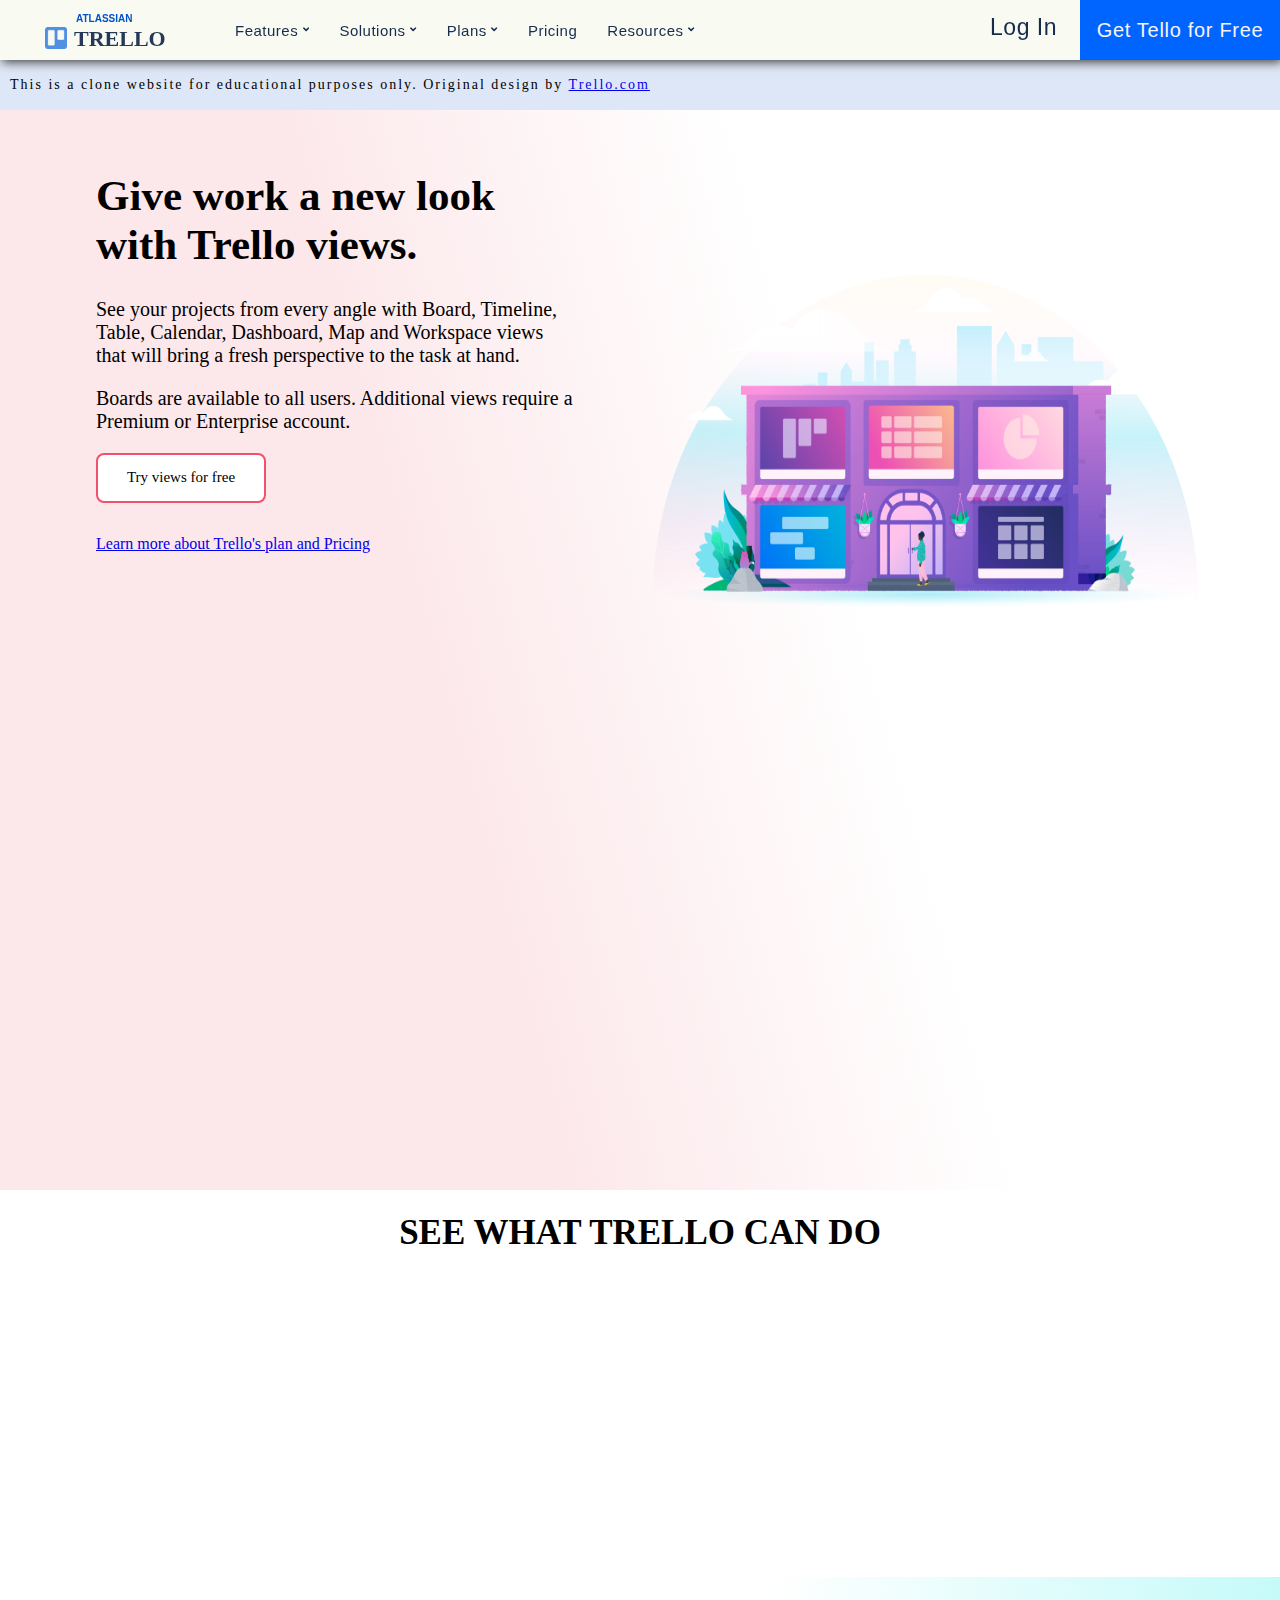
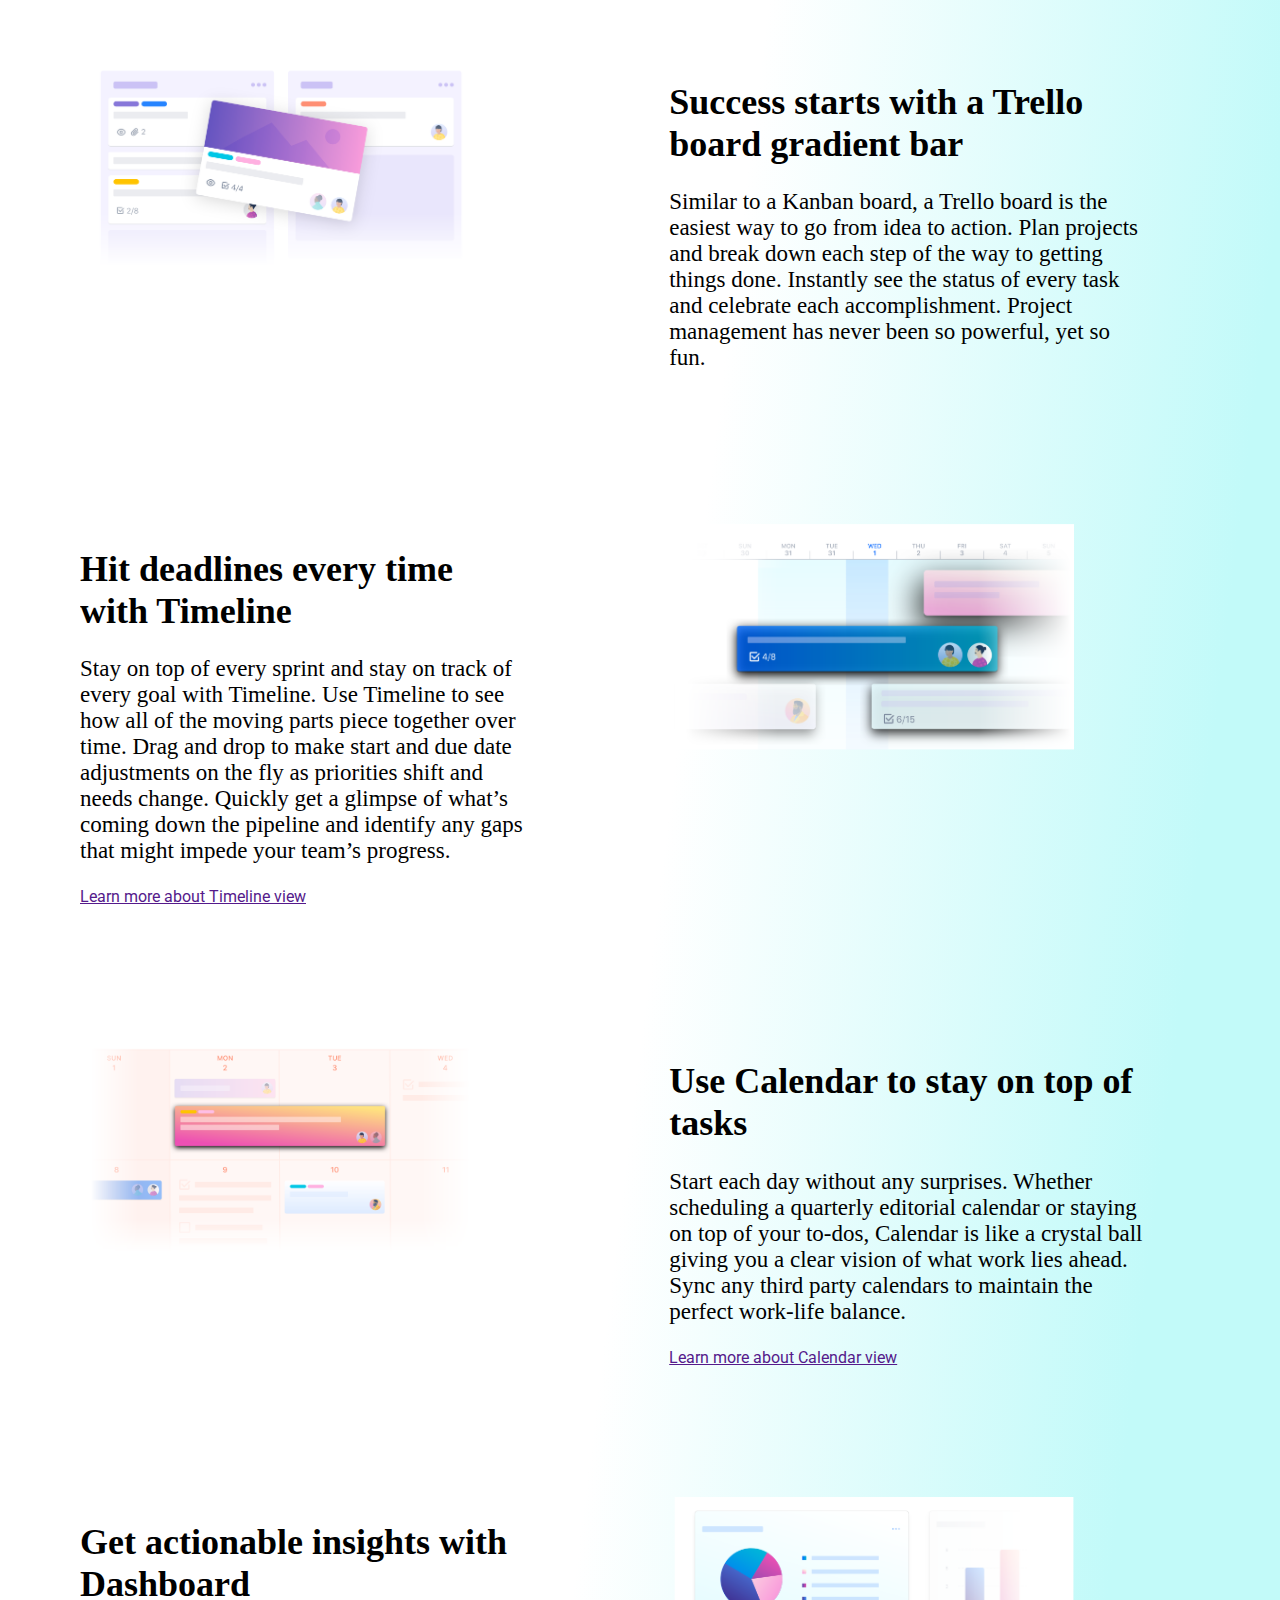
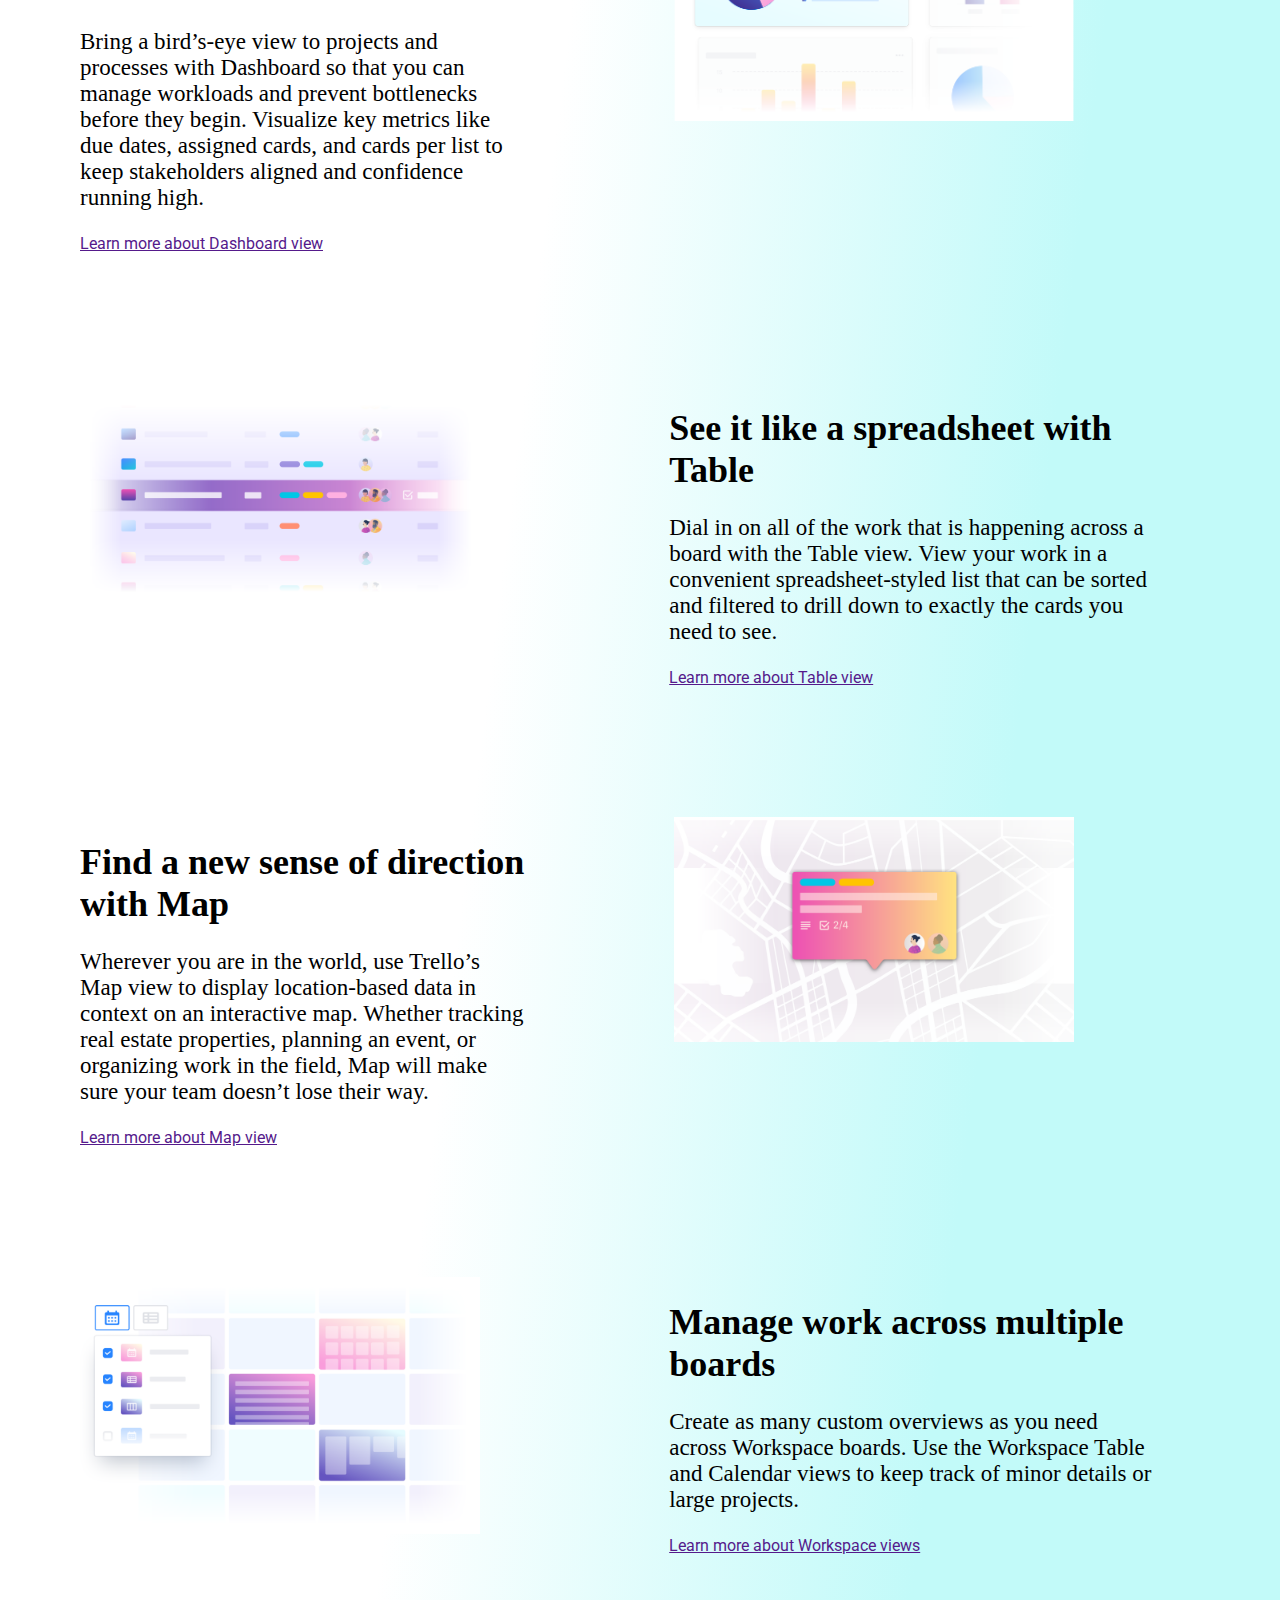
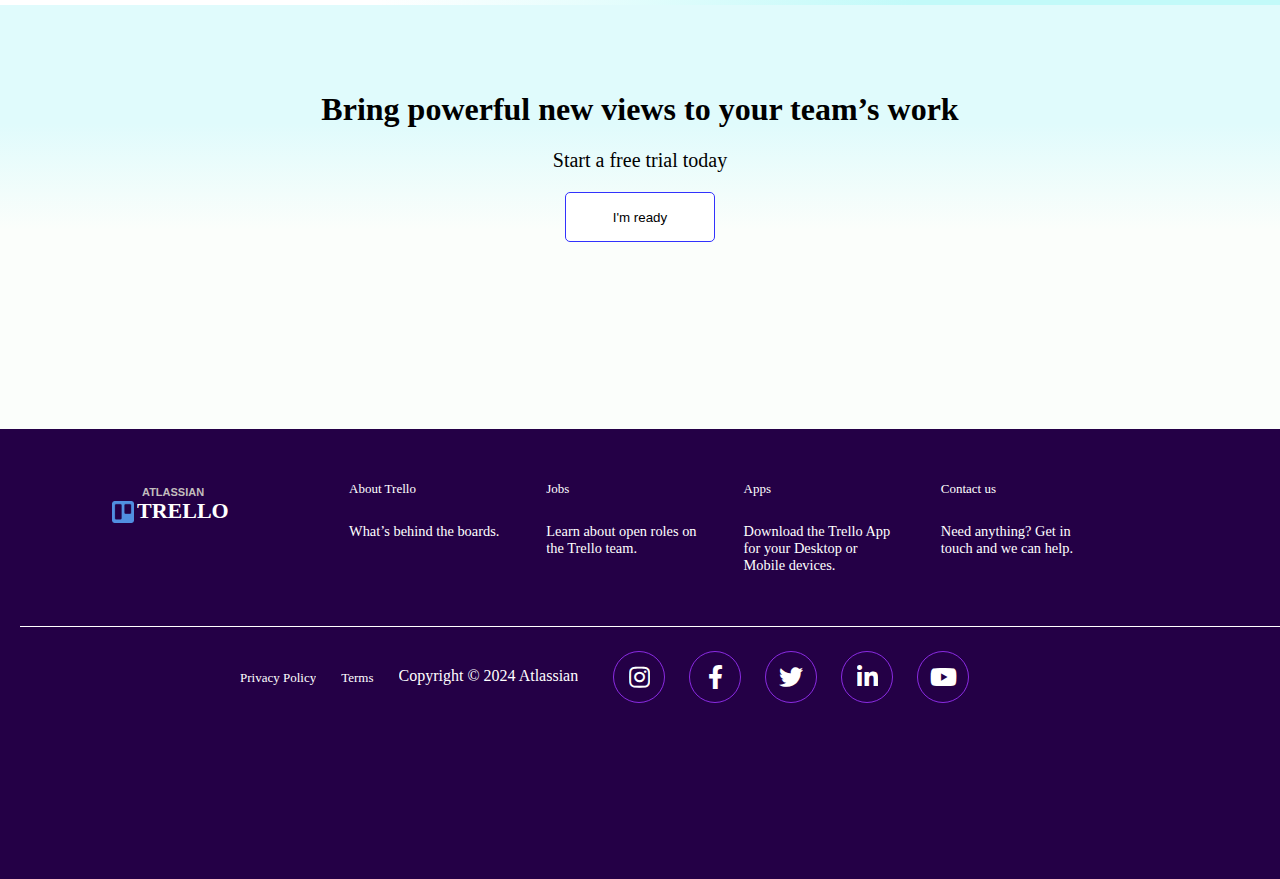
==== commit c5230060: "Update features.html" ====
--- a/features.html
+++ b/features.html
@@ -63,9 +63,9 @@
                   <p>Boards are available to all users. Additional views 
                     require a Premium or Enterprise account.</p>
 
-                    <button> Try views for free</button>
-
-                    <a href=""> Learn more about Trello's plan and Pricing</a>
+                    <button type="submit" class="signup"> Try views for free</button>
+
+                    <a href="login.html"> Learn more about Trello's plan and Pricing</a>
 
             </div>
 
@@ -263,7 +263,7 @@
 
     <h1>  Bring powerful new views to your team’s work </h1>
     <p> Start a free trial today </p>
-    <button> I'm ready </button>
+    <button type="submit" class="signup"> I'm ready </button>
 </section>
 
 
@@ -499,7 +499,7 @@
         <p>For individuals or small teams looking to keep work organized.</p>
     </div>
 
-     <a href="trello.com"> <button> Take a Tour of Trello </button>  </a> 
+     <a href="https://trello.com/"> <button> Take a Tour of Trello </button>  </a> 
 
  </div>
 
@@ -508,7 +508,7 @@
          <p>Whether you’re a team of 2 or 2,000, Trello’s 
             flexible pricing model means you only pay for what you need.
         </p>
-        <a href="trello.com">   <button> View Pricing</button> </a>
+        <a href="https://trello.com/">   <button> View Pricing</button> </a>
      </div>
 </section>
 
--- a/style.css
+++ b/style.css
@@ -3428,10 +3428,6 @@
 
 
 
-    
-
-
-
 
     .sol-click {
         width: 100%;
@@ -3439,6 +3435,7 @@
         flex-direction: column;
         z-index: 8;
         row-gap: 0px; 
+        display: none;
     }
 
 
@@ -3510,11 +3507,6 @@
 
 
 
-
-
-
-
-
     .plans {
         flex-direction: column;
         width: 100%;
@@ -3590,7 +3582,7 @@
 
     .plans .plans-side-content {
         width: 100%;
-        height: 65%;
+        height: 100%;
         padding-top: 0px;
         padding-left: 0px;
         background-color: #3a506b;
@@ -3603,7 +3595,7 @@
     }
 
     .plans .plans-side-content p {
-        margin-bottom: 5px;
+        margin-bottom: 3px;
         padding-bottom: 0px;
         width: 90%;
     }
@@ -4394,6 +4386,7 @@
     }
 
     .icon-header .list-items {
+        height: auto;
         flex-direction: column;
         gap: 30px;
         flex-wrap: wrap;
@@ -4545,7 +4538,7 @@
     .sol-click {
         width: 100%;
         height: 85vh;
-        display: flex;
+        display: none;
         flex-direction: column;
         z-index: 8;
         row-gap: 0px; 
@@ -4700,7 +4693,7 @@
 
     .plans .plans-side-content {
         width: 100%;
-        height: 65%;
+        height: 40%;
         padding-left: 0px;
         background-color: #3a506b;
         overflow: hidden;
@@ -4946,8 +4939,8 @@
     }
 
     .third-header-page .overflow-contents .contents {
-       flex: 0 0 180px;
-       height: 150px;
+       flex: 0 0 250px;
+       height: 200px;
     }
 
     .third-header-page .overflow-contents .contents h2 {
@@ -6301,6 +6294,10 @@
         padding-left: 0px;
     }
 
+
+    .footer .ft-content .list-items li a {
+        overflow-y: hidden;
+    }
 
 
 
